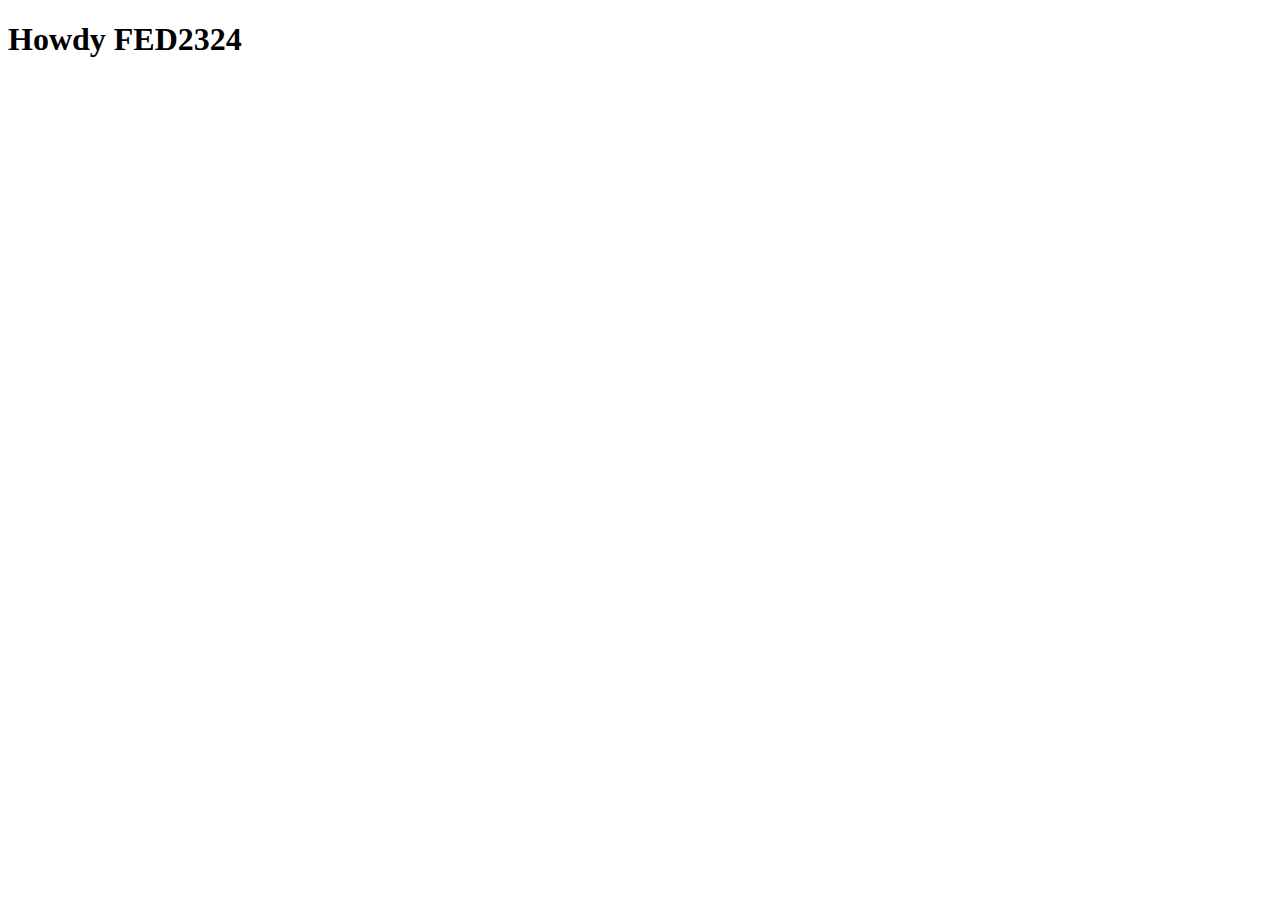
==== index.html @ 2e9a6ecf "Add files via upload" ====
<!DOCTYPE html>
<html lang="nl">
	
<head>
	<meta charset="UTF-8">
	<meta name="author" content="jouw naam">
	<meta name="viewport" content="width=device-width, initial-scale=1">
	
	<title>Howdy FED2324</title>
	
	<link href="styles/style.css" rel="stylesheet">
	<link rel="icon" type="image/svg+xml" href="images/favicon.svg">
</head>

<body>
	<h1>Howdy FED2324</h1>

	<script defer src="scripts/script.js"></script>
</body>
	
</html>
---- styles/style.css ----
/**************/
/* CSS REMEDY */
/**************/
*, *::after, *::before {
  box-sizing:border-box;  
}






/*********************/
/* CUSTOM PROPERTIES */
/*********************/
:root {
	/* startje */
	--color-text:#111;
	--color-background:#eee;
}





/****************/
/* JOUW STYLING */
/****************/

/* jouw code */
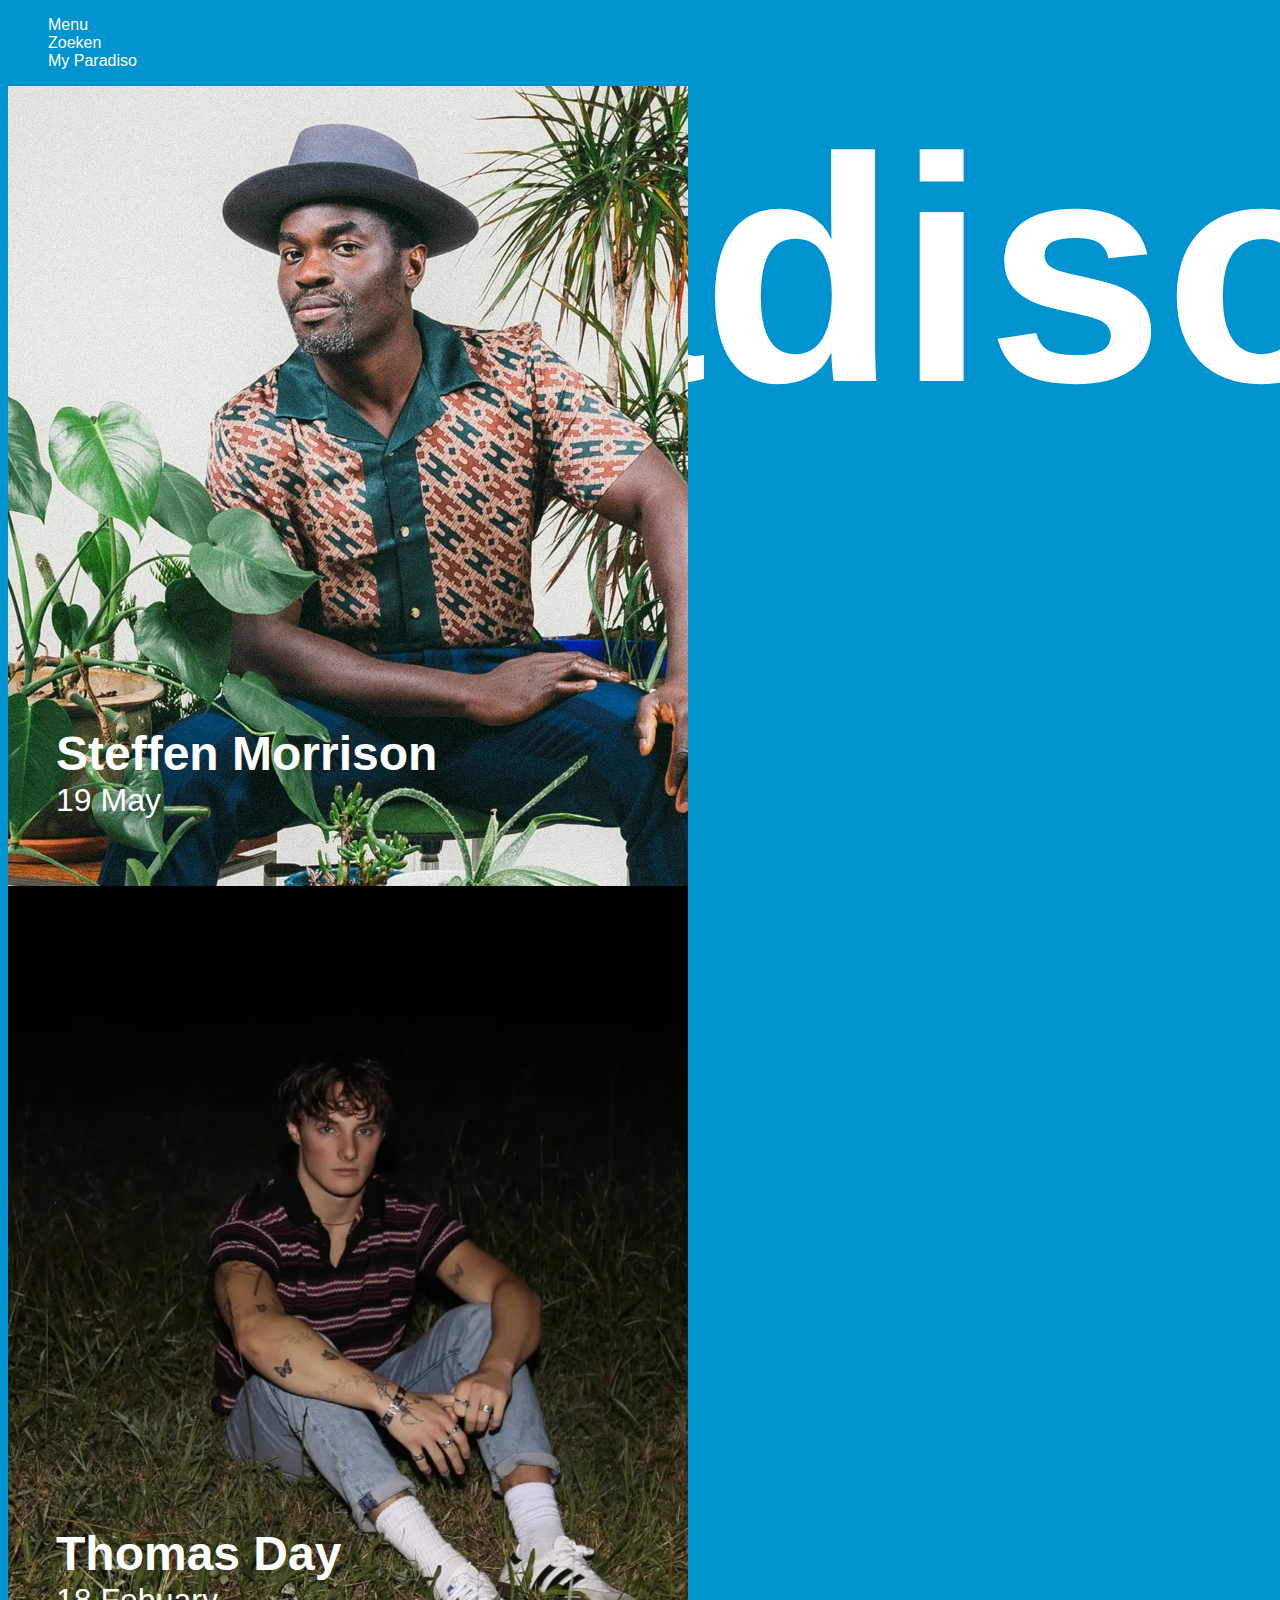
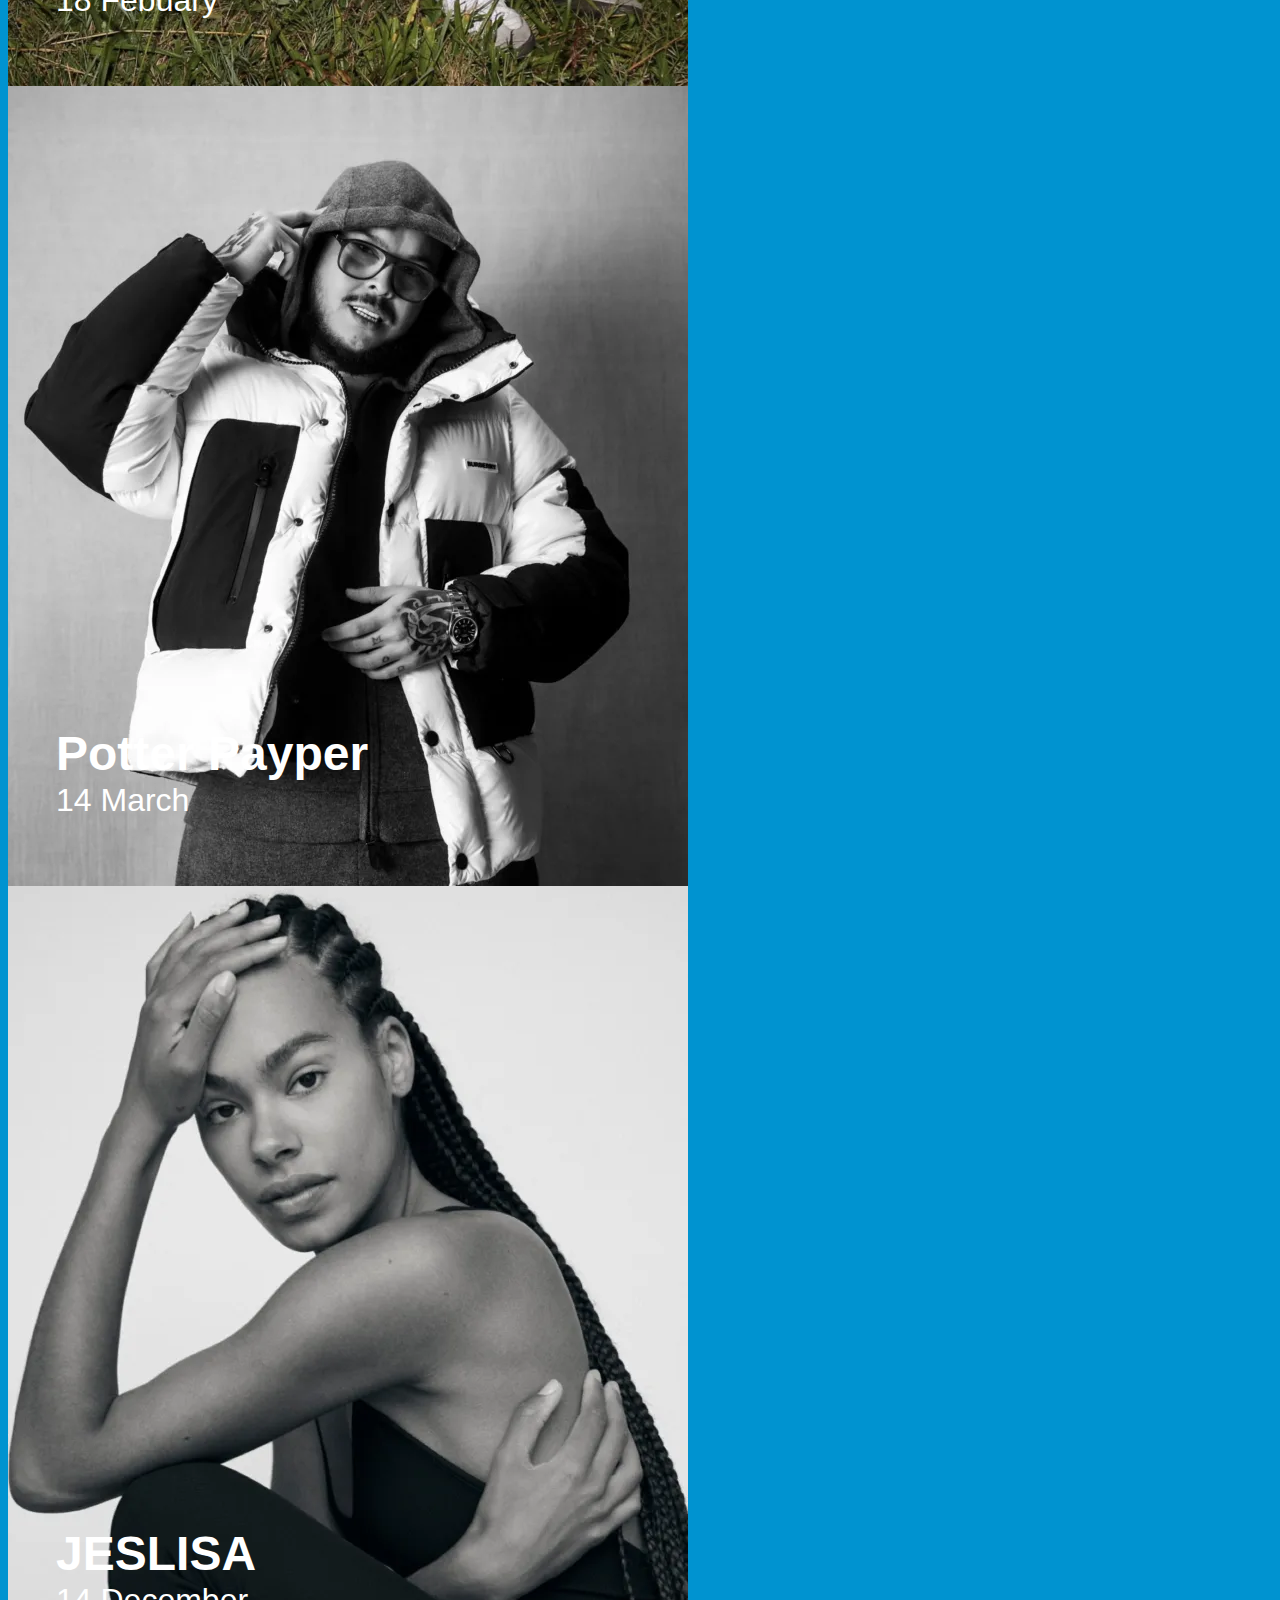
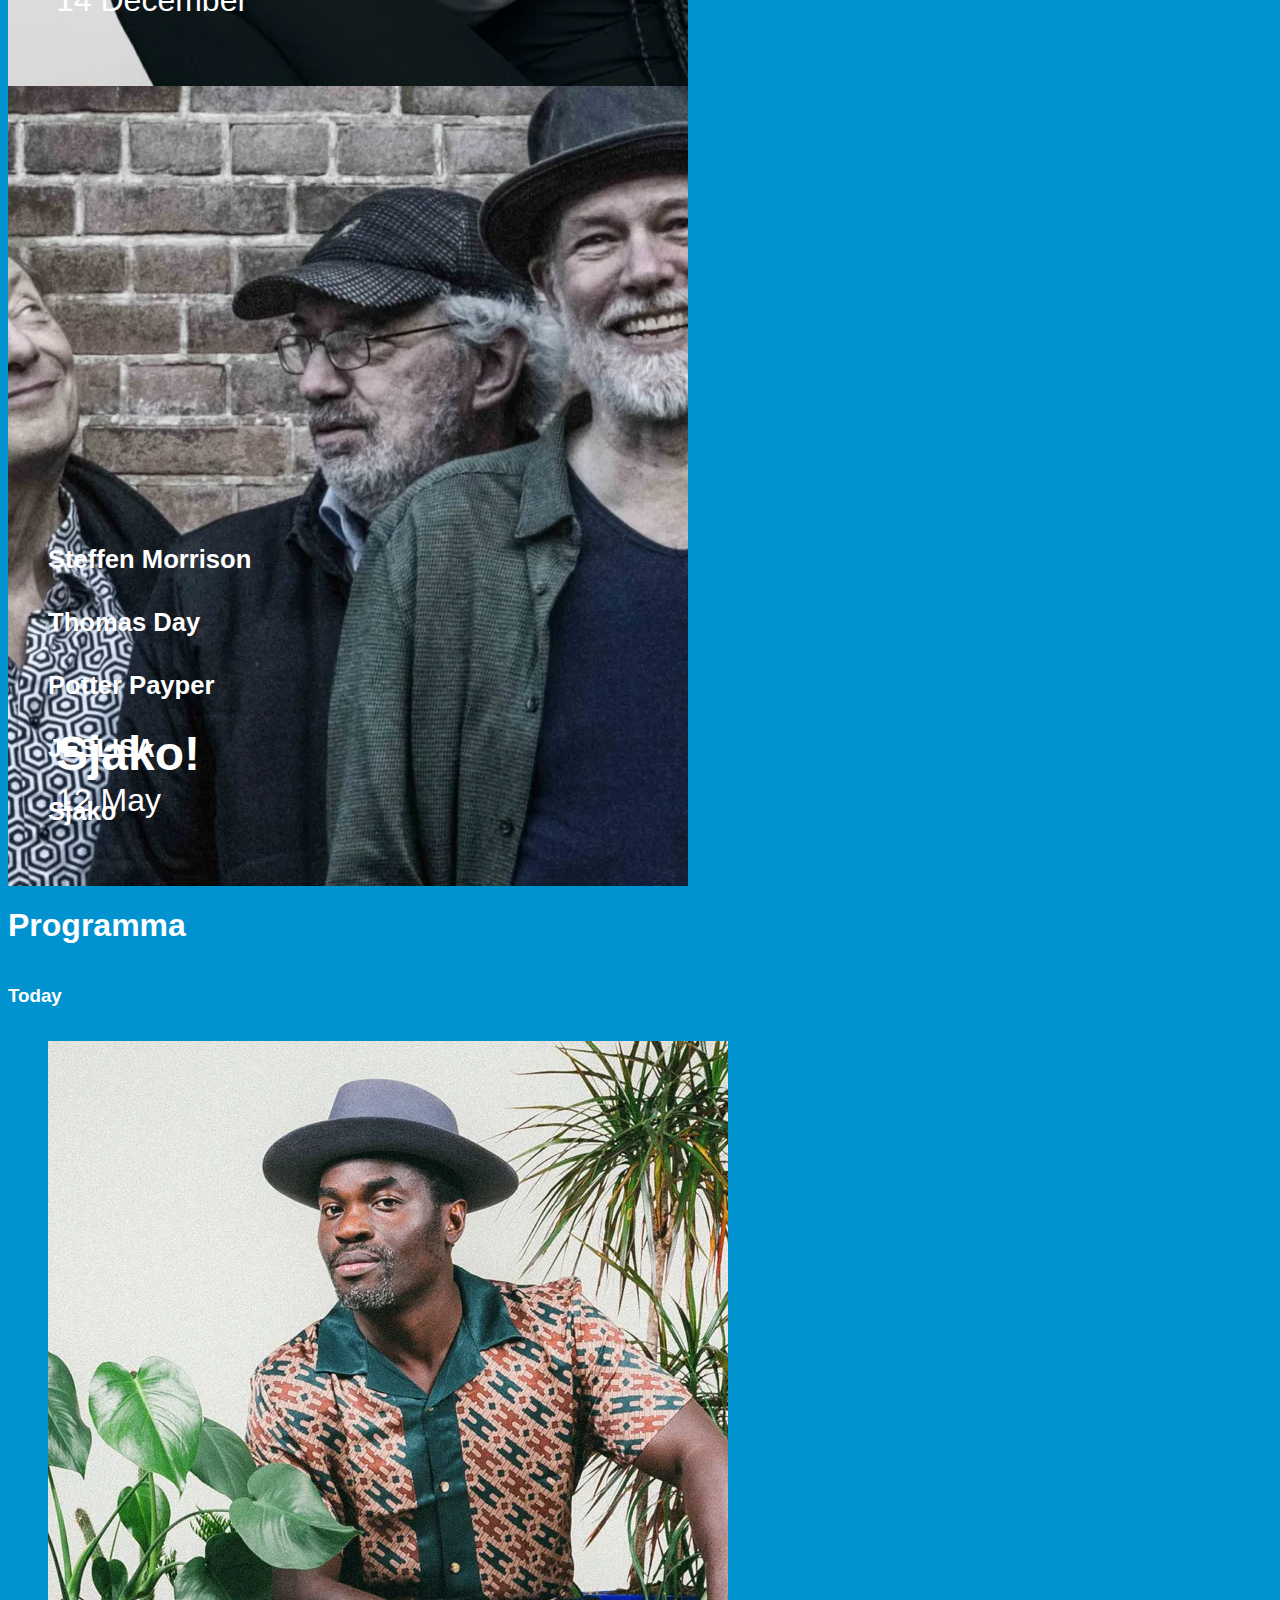
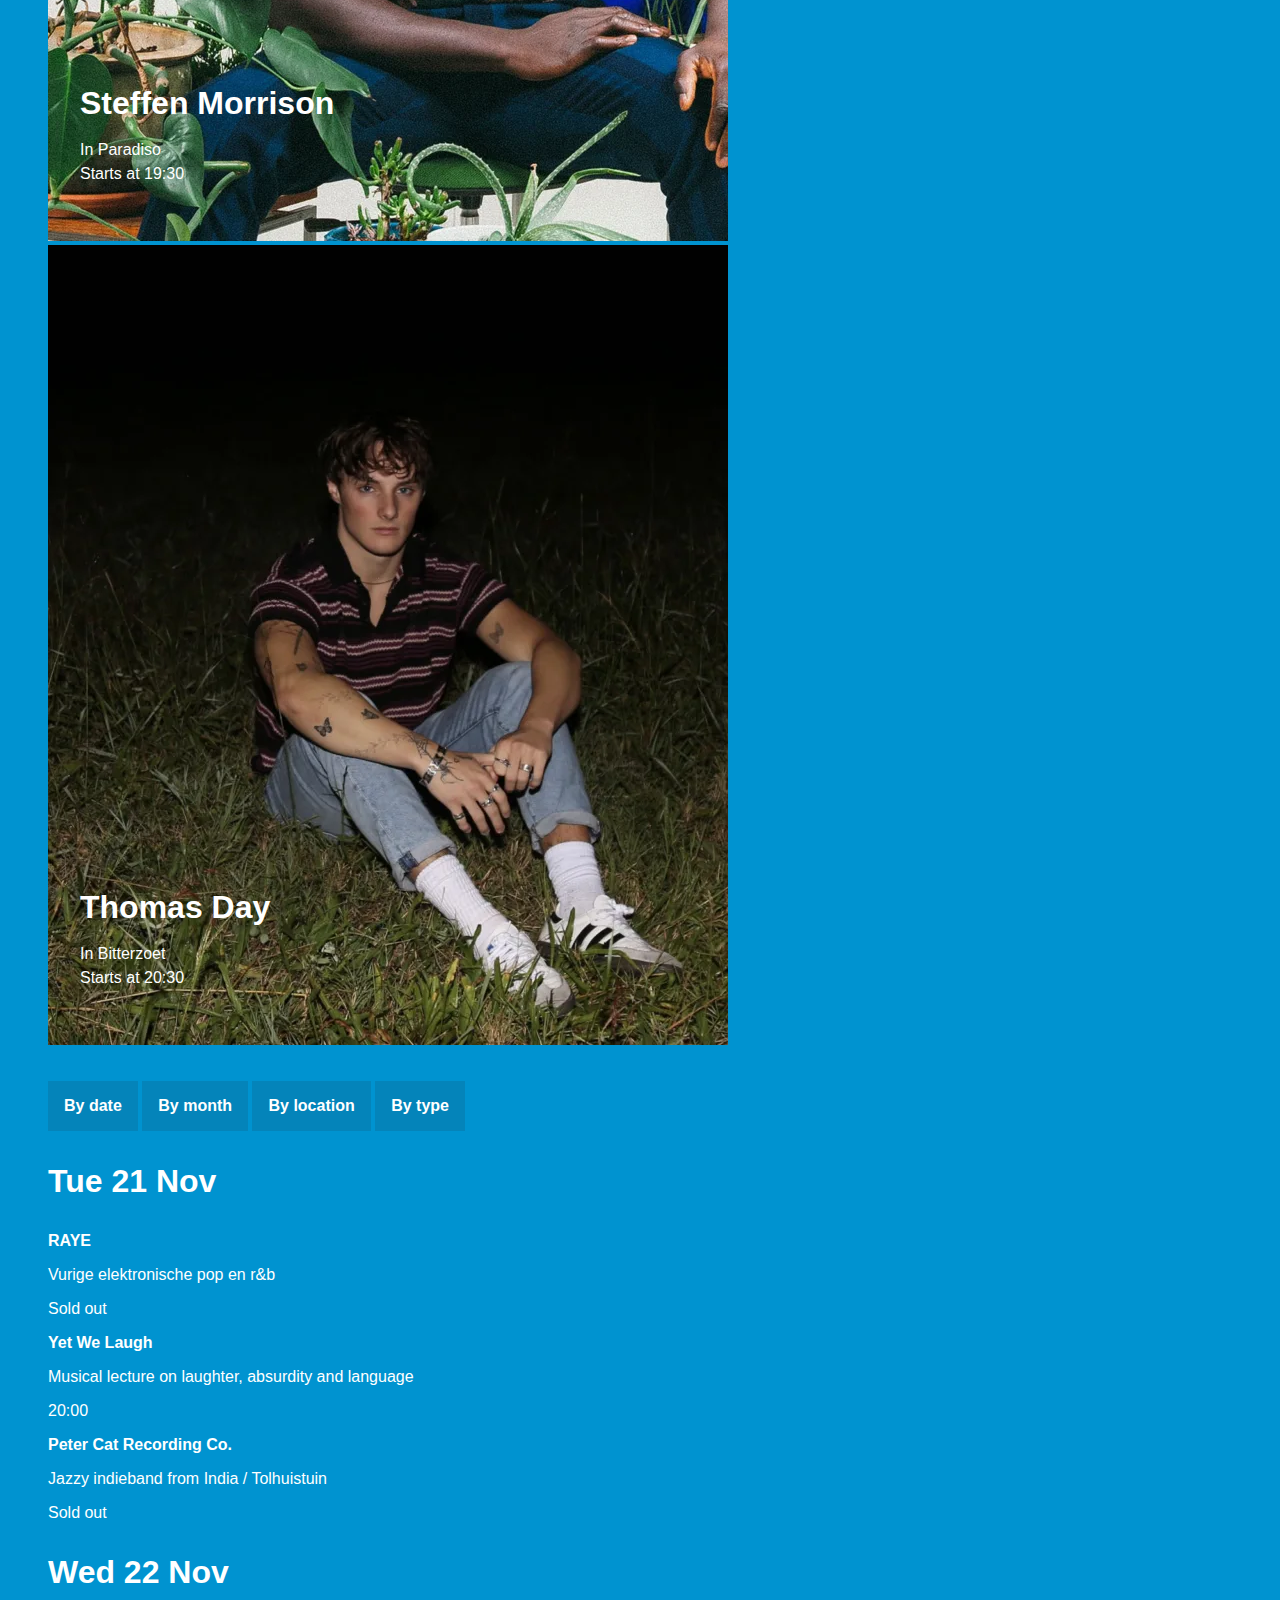
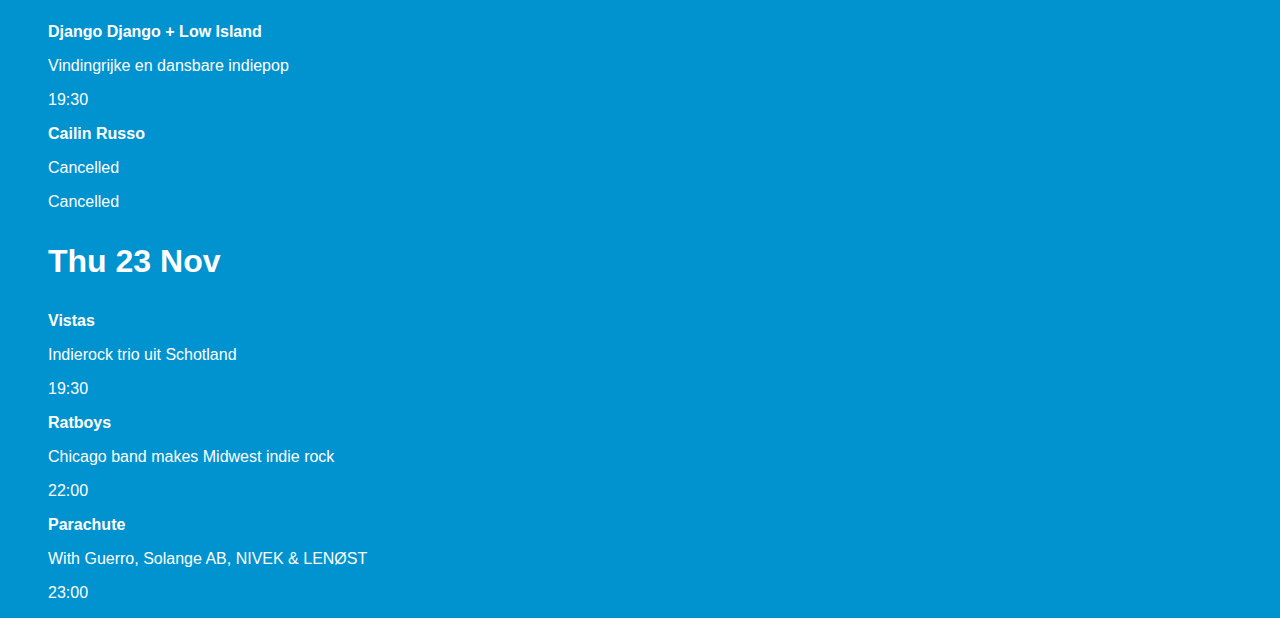
==== commit a4d4ef89: "Add files via upload" ====
--- a/index.html
+++ b/index.html
@@ -6,14 +6,115 @@
 	<meta name="author" content="jouw naam">
 	<meta name="viewport" content="width=device-width, initial-scale=1">
 	
-	<title>Howdy FED2324</title>
+	<title>Paradiso</title>
 	
 	<link href="styles/style.css" rel="stylesheet">
 	<link rel="icon" type="image/svg+xml" href="images/favicon.svg">
 </head>
 
 <body>
-	<h1>Howdy FED2324</h1>
+	<nav>
+		<ul>
+			<li>Menu</li>
+			<li>Zoeken</li>
+			<li>My Paradiso</li>
+		</ul>
+	</nav>
+	<section>
+		<h1>Paradiso</h1>
+		<a href="index.html" ><img src="images/mainimages1.png" alt="Foto van Steffen Morrison"> <h4>Steffen Morrison</h4><p>19 May</p></a>
+		<a href="index.html" ><img src="images/mainimages2.png" alt="Foto van Thomas Day"> <h4>Thomas Day</h4><p>18 Febuary</p></a>
+		<a href="index.html" ><img src="images/mainimages3.png" alt="Foto van Potter Payper"> <h4>Potter Payper</h4><p>14 March</p></a>
+		<a href="index.html" ><img src="images/mainimages4.png" alt="Foto van JESLISA"> <h4>JESLISA</h4><p>14 December</p></a>
+		<a href="index.html" ><img src="images/mainimages5.png" alt="Foto van Sjako!"> <h4>Sjako!</h4><p>12 May</p></a>
+		<ul>
+			<li><h4>Steffen Morrison</h4></li>
+			<li><h4>Thomas Day</h4></li>
+			<li><h4>Potter Payper</h4></li>
+			<li><h4>JESLISA</h4></li>
+			<li><h4>Sjako</h4></li>
+		</ul>
+	</section>
+	<h1>Programma</h1>
+	<section>
+		<h3>Today</h3>
+		<ul>
+			<li>
+				<img src="images/mainimages1.png" alt="Foto van Steffen Morrison">
+				<h3>Steffen Morrison</h3>
+				<p>In Paradiso</p>
+				<p>Starts at 19:30</p>
+			</li>
+			<li>
+				<img src="images/mainimages2.png" alt="Foto van Thomas Day">
+				<h3>Thomas Day</h3>
+				<p>In Bitterzoet</p>
+				<p>Starts at 20:30</p>
+			</li>
+		</ul>
+	</section>
+
+	<section>
+		<ul>
+			<button>By date</button>
+			<button>By month</button>
+			<button>By location</button>
+			<button>By type</button>
+		</ul>
+	</section>
+	<section>
+		<ul>
+			<li><h3>Tue 21 Nov</h3></li>
+			<li>
+				<h5>RAYE</h5>
+				<p>Vurige elektronische pop en r&b</p>
+				<p>Sold out</p>
+			</li>
+			<li>
+				<h5>Yet We Laugh</h5>
+				<p>Musical lecture on laughter, absurdity and language</p>
+				<p>20:00</p>
+			</li>
+			<li>
+				<h5>Peter Cat Recording Co.</h5>
+				<p>Jazzy indieband from India / Tolhuistuin</p>
+				<p>Sold out</p>
+			</li>
+		</ul>
+		
+		<ul>
+			<li><h3>Wed 22 Nov</h3></li>
+			<li>
+				<h5>Django Django + Low Island</h5>
+				<p>Vindingrijke en dansbare indiepop</p>
+				<p>19:30</p>
+			</li>
+			<li>
+				<h5>Cailin Russo</h5>
+				<p>Cancelled</p>
+				<p>Cancelled</p>
+			</li>
+		</ul>
+		
+		<ul>
+			<li><h3>Thu 23 Nov</h3></li>
+			<li>
+				<h5>Vistas</h5>
+				<p>Indierock trio uit Schotland</p>
+				<p>19:30</p>
+			</li>
+			<li>
+				<h5>Ratboys</h5>
+				<p>Chicago band makes Midwest indie rock</p>
+				<p>22:00</p>
+			</li>
+			<li>
+				<h5>Parachute</h5>
+				<p>With Guerro, Solange AB, NIVEK & LENØST</p>
+				<p>23:00</p>
+			</li>
+		</ul>
+	</section>
 
 	<script defer src="scripts/script.js"></script>
 </body>
--- a/styles/style.css
+++ b/styles/style.css
@@ -1,3 +1,6 @@
+
+
+
 /**************/
 /* CSS REMEDY */
 /**************/
@@ -15,8 +18,10 @@
 /*********************/
 :root {
 	/* startje */
-	--color-text:#111;
-	--color-background:#eee;
+	--color-text:white;
+	--color-background:#0093D0;
+	--button-color: #0484ba;
+	--button-hover: #0b6b95;
 }
 
 
@@ -27,5 +32,153 @@
 /* JOUW STYLING */
 /****************/
 
-/* jouw code */
+body {
+	background-color: var(--color-background);
+	color: var(--color-text);
+	font-family: Arial, Helvetica, sans-serif;
+	font-weight: 400;
+	width: 64em;
+}
 
+ul {
+	list-style: none;
+}
+
+section:nth-of-type(1) a {
+	display: grid;
+	grid-template-columns:repeat(auto-fit, minmax(64em, 1fr));
+	position: relative;
+	color: var(--color-text);
+	font-family: Arial, Helvetica, sans-serif;
+	font-weight: 400;
+}
+
+section:nth-of-type(1) a h4 {
+	margin: 0;
+	position: absolute;
+	left: 1em;
+	top: 80%;
+	font-size: 3em;
+
+}
+
+section:nth-of-type(1) a p {
+	margin: 0;
+	position: absolute;
+	left: 1.5em;
+	top: 87%;
+	font-size: 2em;
+	font-weight: 100;
+
+}
+
+
+section:nth-of-type(1) {
+	display: grid;
+	position: relative;
+}
+
+section:nth-of-type(1) h1 {
+	font-size: 20em ;
+	position: absolute;
+	overflow: none;
+	margin-top: 0;
+
+}
+
+section:nth-of-type(1) ul {
+	font-size: 1.6em ;
+	position: absolute;
+	bottom: 0em;
+
+}
+
+
+section:nth-of-type(2) {
+	display: grid;
+	grid-template-columns: 2;
+	grid-template-rows: 2;
+	
+}
+
+
+
+section:nth-of-type(2) h3 {
+	grid-column-start:1;
+	grid-column-end:-1;
+	
+}
+
+section:nth-of-type(2) ul li h3 {
+	margin: 0;
+	position: absolute;
+	left: 1em;
+	top: 80%;
+	font-size: 2em;
+
+}
+
+section:nth-of-type(2) ul li p {
+	margin: 0;
+	position: absolute;
+	left: 2em;
+	top: 87%;
+	font-size: 1em;
+	font-weight: 100;
+
+}
+
+section:nth-of-type(2) ul li p:nth-of-type(2) {
+	margin: 0;
+	position: absolute;
+	left: 2em;
+	top: 90%;
+	font-size: 1em;
+	font-weight: 100;
+
+}
+
+section:nth-of-type(2) ul li {
+	position: relative;
+	
+}
+
+
+section:nth-of-type(2) li h3 {
+	position: absolute;
+	bottom:1em; 
+	overflow: none;
+
+}
+
+button {
+	background-color: var(--button-color);
+	color: var(--color-text);
+	font-family: Arial, Helvetica, sans-serif;
+	font-weight: 600;
+	font-size: 1em 	;
+	border: none;
+	text-align: center;
+	text-decoration: none;
+	padding: 1em;
+}
+
+button:hover {
+	background-color: var(--button-hover);
+	transition: 0.5s;
+}
+
+button:active {
+	background-color: var(--button-hover);
+}
+
+section:nth-of-type(4) h3 {
+	font-size: 2em;
+	font-weight: 600;
+}
+
+section:nth-of-type(4) h5 {
+	font-size: 1em;
+	font-weight: 600;
+	margin: 0;
+}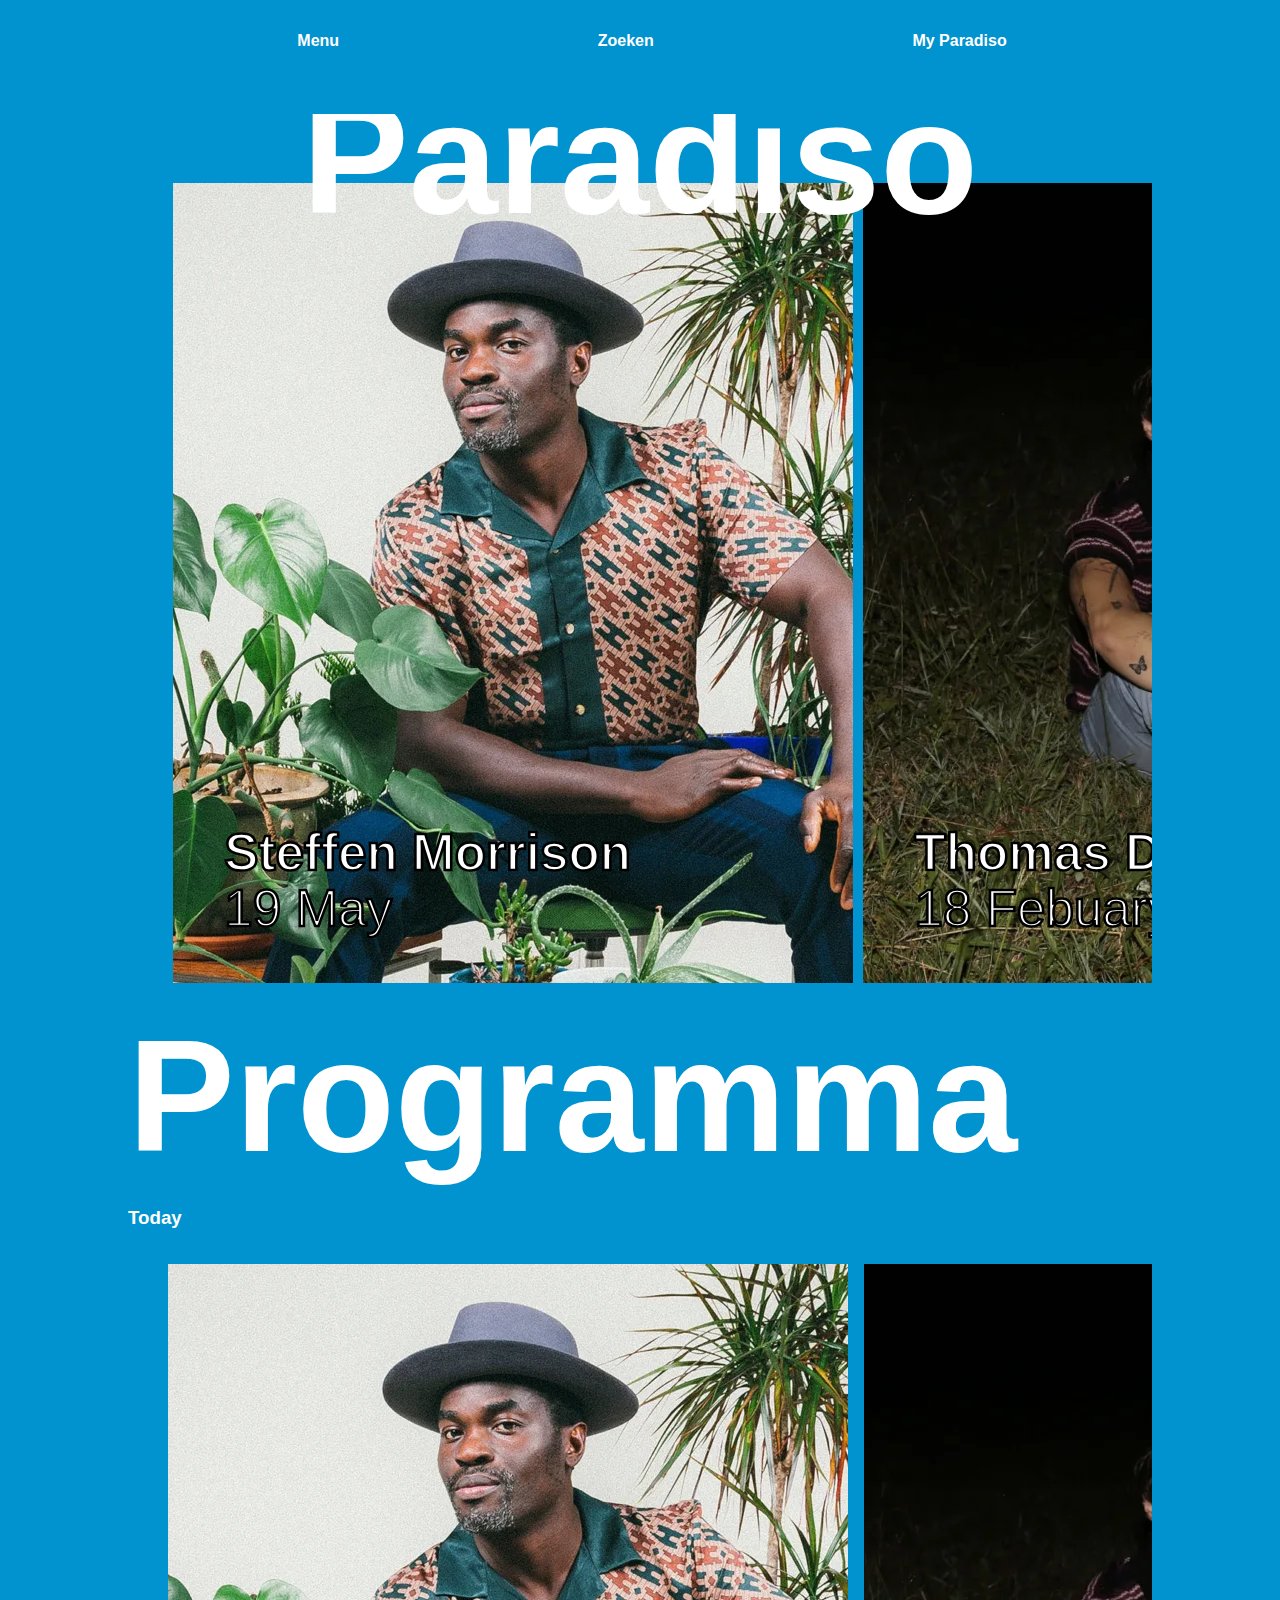
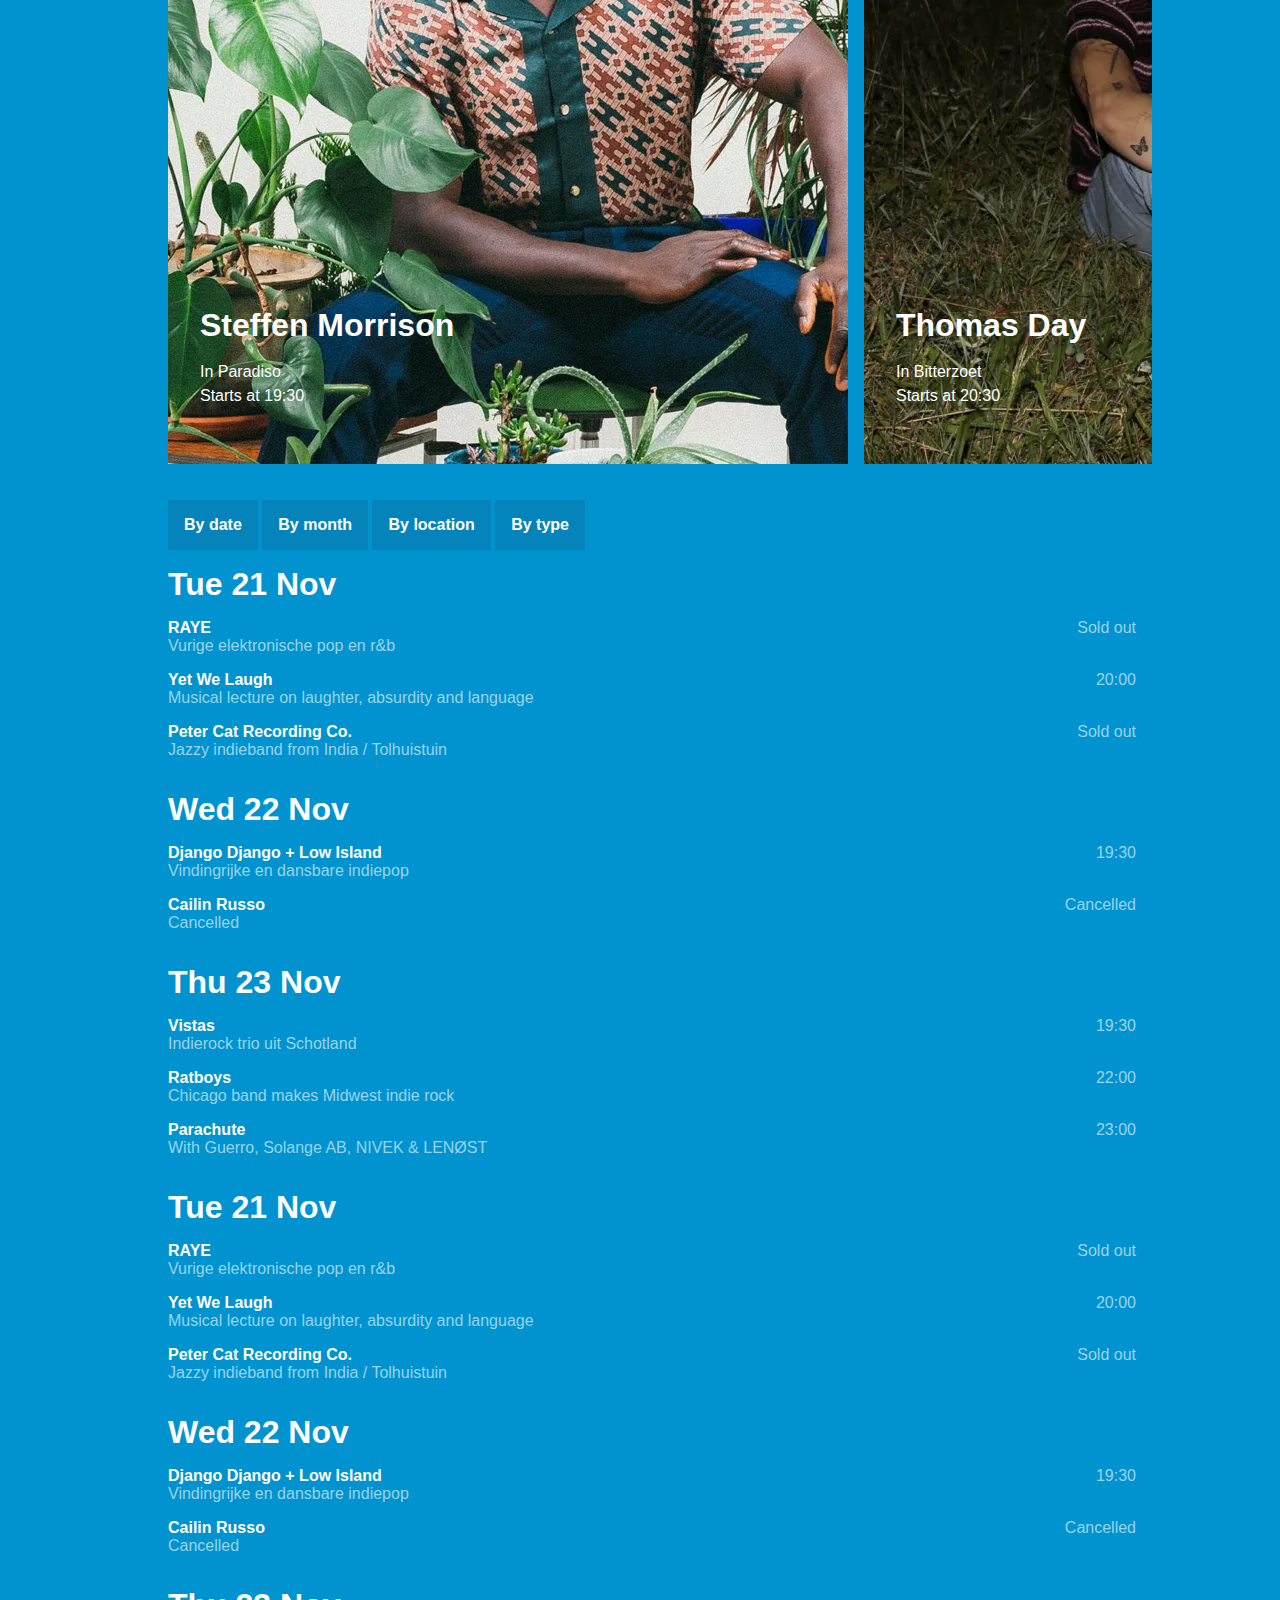
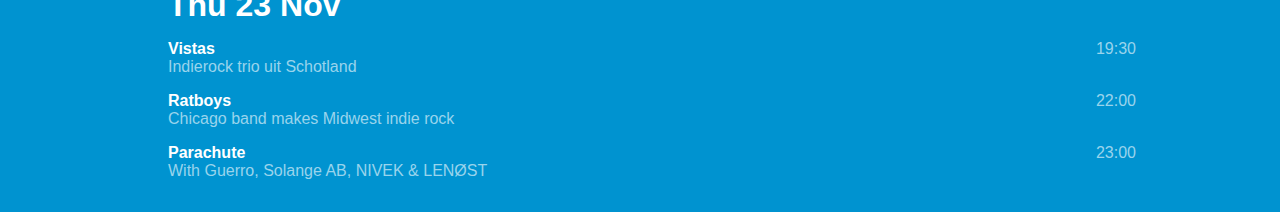
==== commit 2c2a2df2: "Add files via upload" ====
--- a/index.html
+++ b/index.html
@@ -22,18 +22,20 @@
 	</nav>
 	<section>
 		<h1>Paradiso</h1>
-		<a href="index.html" ><img src="images/mainimages1.png" alt="Foto van Steffen Morrison"> <h4>Steffen Morrison</h4><p>19 May</p></a>
-		<a href="index.html" ><img src="images/mainimages2.png" alt="Foto van Thomas Day"> <h4>Thomas Day</h4><p>18 Febuary</p></a>
-		<a href="index.html" ><img src="images/mainimages3.png" alt="Foto van Potter Payper"> <h4>Potter Payper</h4><p>14 March</p></a>
-		<a href="index.html" ><img src="images/mainimages4.png" alt="Foto van JESLISA"> <h4>JESLISA</h4><p>14 December</p></a>
-		<a href="index.html" ><img src="images/mainimages5.png" alt="Foto van Sjako!"> <h4>Sjako!</h4><p>12 May</p></a>
-		<ul>
+	<ul>
+		<li><a href="index.html" ><img src="images/mainimages1.png" alt="Foto van Steffen Morrison"> <h4>Steffen Morrison</h4><p>19 May</p></a></li>
+		<li><a href="index.html" ><img src="images/mainimages2.png" alt="Foto van Thomas Day"> <h4>Thomas Day</h4><p>18 Febuary</p></a></li>
+		<li><a href="index.html" ><img src="images/mainimages3.png" alt="Foto van Potter Payper"> <h4>Potter Payper</h4><p>14 March</p></a></li>
+		<li><a href="index.html" ><img src="images/mainimages4.png" alt="Foto van JESLISA"> <h4>JESLISA</h4><p>14 December</p></a></li>
+		<li><a href="index.html" ><img src="images/mainimages5.png" alt="Foto van Sjako!"> <h4>Sjako!</h4><p>12 May</p></a></li>
+	</ul>
+		<!-- <ul>
 			<li><h4>Steffen Morrison</h4></li>
 			<li><h4>Thomas Day</h4></li>
 			<li><h4>Potter Payper</h4></li>
 			<li><h4>JESLISA</h4></li>
 			<li><h4>Sjako</h4></li>
-		</ul>
+		</ul> -->
 	</section>
 	<h1>Programma</h1>
 	<section>
@@ -67,18 +69,18 @@
 			<li><h3>Tue 21 Nov</h3></li>
 			<li>
 				<h5>RAYE</h5>
+				<p>Sold out</p>
 				<p>Vurige elektronische pop en r&b</p>
-				<p>Sold out</p>
 			</li>
 			<li>
 				<h5>Yet We Laugh</h5>
+				<p>20:00</p>
 				<p>Musical lecture on laughter, absurdity and language</p>
-				<p>20:00</p>
 			</li>
 			<li>
 				<h5>Peter Cat Recording Co.</h5>
+				<p>Sold out</p>
 				<p>Jazzy indieband from India / Tolhuistuin</p>
-				<p>Sold out</p>
 			</li>
 		</ul>
 		
@@ -86,8 +88,8 @@
 			<li><h3>Wed 22 Nov</h3></li>
 			<li>
 				<h5>Django Django + Low Island</h5>
+				<p>19:30</p>
 				<p>Vindingrijke en dansbare indiepop</p>
-				<p>19:30</p>
 			</li>
 			<li>
 				<h5>Cailin Russo</h5>
@@ -100,18 +102,69 @@
 			<li><h3>Thu 23 Nov</h3></li>
 			<li>
 				<h5>Vistas</h5>
+				<p>19:30</p>
 				<p>Indierock trio uit Schotland</p>
-				<p>19:30</p>
 			</li>
 			<li>
 				<h5>Ratboys</h5>
+				<p>22:00</p>
 				<p>Chicago band makes Midwest indie rock</p>
-				<p>22:00</p>
 			</li>
 			<li>
 				<h5>Parachute</h5>
+				<p>23:00</p>
 				<p>With Guerro, Solange AB, NIVEK & LENØST</p>
+			</li>
+		</ul>
+		<ul>
+			<li><h3>Tue 21 Nov</h3></li>
+			<li>
+				<h5>RAYE</h5>
+				<p>Sold out</p>
+				<p>Vurige elektronische pop en r&b</p>
+			</li>
+			<li>
+				<h5>Yet We Laugh</h5>
+				<p>20:00</p>
+				<p>Musical lecture on laughter, absurdity and language</p>
+			</li>
+			<li>
+				<h5>Peter Cat Recording Co.</h5>
+				<p>Sold out</p>
+				<p>Jazzy indieband from India / Tolhuistuin</p>
+			</li>
+		</ul>
+		
+		<ul>
+			<li><h3>Wed 22 Nov</h3></li>
+			<li>
+				<h5>Django Django + Low Island</h5>
+				<p>19:30</p>
+				<p>Vindingrijke en dansbare indiepop</p>
+			</li>
+			<li>
+				<h5>Cailin Russo</h5>
+				<p>Cancelled</p>
+				<p>Cancelled</p>
+			</li>
+		</ul>
+		
+		<ul>
+			<li><h3>Thu 23 Nov</h3></li>
+			<li>
+				<h5>Vistas</h5>
+				<p>19:30</p>
+				<p>Indierock trio uit Schotland</p>
+			</li>
+			<li>
+				<h5>Ratboys</h5>
+				<p>22:00</p>
+				<p>Chicago band makes Midwest indie rock</p>
+			</li>
+			<li>
+				<h5>Parachute</h5>
 				<p>23:00</p>
+				<p>With Guerro, Solange AB, NIVEK & LENØST</p>
 			</li>
 		</ul>
 	</section>
--- a/styles/style.css
+++ b/styles/style.css
@@ -22,6 +22,8 @@
 	--color-background:#0093D0;
 	--button-color: #0484ba;
 	--button-hover: #0b6b95;
+	--concert-info: #99d4ec;
+	--text-outline: black;
 }
 
 
@@ -38,34 +40,74 @@
 	font-family: Arial, Helvetica, sans-serif;
 	font-weight: 400;
 	width: 64em;
+	margin-left: auto;
+	margin-right: auto;
 }
 
 ul {
 	list-style: none;
-}
-
-section:nth-of-type(1) a {
-	display: grid;
-	grid-template-columns:repeat(auto-fit, minmax(64em, 1fr));
+	padding-right: 1em;
+
+}
+
+h1 {
+	font-size: 10em ;
+	/* overflow: none; */
+	margin: 0;
+}
+
+nav ul {
+	display: flex;
+	justify-content: space-around;
+	padding-bottom: 3em;
+	padding-top: 1em;
+}
+
+nav ul li {
+	font-weight: 600;
+}
+
+section:nth-of-type(1) {
+	padding-top: 3em;
+	margin-left: auto;
+	margin-right: auto;
+	justify-items: center;
+}
+
+section:nth-of-type(1) h1 {
+	font-size: 10em ;
+	position: absolute;
+	/* overflow: none; */
+	margin-top: 0;
+	z-index: 2;
+	top: -0.3em;
+
+}
+
+section:nth-of-type(1) ul a {
 	position: relative;
 	color: var(--color-text);
 	font-family: Arial, Helvetica, sans-serif;
+	-webkit-text-stroke: 0.1em;
+	-webkit-text-stroke-color: var(--text-outline);
 	font-weight: 400;
-}
-
-section:nth-of-type(1) a h4 {
+	display: grid;
+	
+}
+
+section:nth-of-type(1) ul a h4 {
 	margin: 0;
 	position: absolute;
 	left: 1em;
 	top: 80%;
-	font-size: 3em;
-
-}
-
-section:nth-of-type(1) a p {
-	margin: 0;
-	position: absolute;
-	left: 1.5em;
+	font-size: 2em;
+
+}
+
+section:nth-of-type(1) ul a p {
+	margin: 0;
+	position: absolute;
+	left: 1em;
 	top: 87%;
 	font-size: 2em;
 	font-weight: 100;
@@ -76,29 +118,53 @@
 section:nth-of-type(1) {
 	display: grid;
 	position: relative;
-}
-
-section:nth-of-type(1) h1 {
-	font-size: 20em ;
-	position: absolute;
-	overflow: none;
-	margin-top: 0;
-
-}
+	overflow: scroll;
+	/* grid-template-columns: repeat(6, 1fr);
+	grid-template-rows: 3fr 1fr 1fr 1fr; */
+}
+
+/* section:nth-of-type(1) a:nth-of-type(1) {
+	grid-column: 1 / 5;
+  	grid-row: span 2;
+}
+
+section:nth-of-type(1) a:nth-of-type(2) {
+	grid-column: 5 / -1;
+}
+
+section:nth-of-type(1) a:nth-of-type(3) {
+	grid-column: 1 / 3;
+}
+
+section:nth-of-type(1) a:nth-of-type(4) {
+	grid-column: 3 / 5;
+}
+
+section:nth-of-type(1) a:nth-of-type(5) {
+	grid-column: 5 / 7;
+	grid-row: 2 / 4; 
+} */
+
+
 
 section:nth-of-type(1) ul {
+	display: grid;
+	grid-template-columns: 1fr 1fr 1fr 1fr 1fr;
+
+}
+
+section:nth-of-type(1) ul li {
 	font-size: 1.6em ;
-	position: absolute;
-	bottom: 0em;
-
-}
+	padding: 0.2em;
+	
+}
+
 
 
 section:nth-of-type(2) {
 	display: grid;
-	grid-template-columns: 2;
-	grid-template-rows: 2;
-	
+	grid-template-columns: 1fr 1fr;
+	overflow: scroll;
 }
 
 
@@ -115,6 +181,19 @@
 	left: 1em;
 	top: 80%;
 	font-size: 2em;
+
+}
+
+
+section:nth-of-type(2) ul {
+	display: grid; 
+	gap: 1em;
+	grid-template-columns: 1fr 1fr;
+
+}
+
+section:nth-of-type(2) ul li:nth-of-type(2) {
+	grid-column: 2;
 
 }
 
@@ -174,11 +253,62 @@
 
 section:nth-of-type(4) h3 {
 	font-size: 2em;
-	font-weight: 600;
+	font-weight: 700;
+	margin: 0;
+}
+
+section:nth-of-type(4) li {
+	padding-bottom: 1em; 
+	display: grid;
+	grid-template-columns: 2fr 1fr;
 }
 
 section:nth-of-type(4) h5 {
 	font-size: 1em;
-	font-weight: 600;
-	margin: 0;
+	font-weight: 700;
+	margin: 0;
+	
+}
+
+section:nth-of-type(4) p {
+	font-size: 1em;
+	margin: 0;
+	color: var(--concert-info);
+	position: relative;
+}
+
+section:nth-of-type(4) p:first-of-type {
+	font-size: 1em;
+	margin: 0;
+	color: var(--concert-info);
+	justify-content: right;
+    display: grid;
+}
+
+
+article {
+	display: grid;
+	grid-template-columns: 1fr 1fr;
+	grid-template-rows: 5em 18em ;
+	padding: 2em;
+    align-items: stretch;
+	justify-items: center;
+}
+
+article img {
+	width: 24em;
+	grid-row:1/-1;
+}
+
+article h3 {
+	font-size: 2em;
+	margin: 0;
+}
+
+article p {
+	text-align: left;
+}
+
+article:nth-of-type(1) {
+	margin-top: 5em;
 }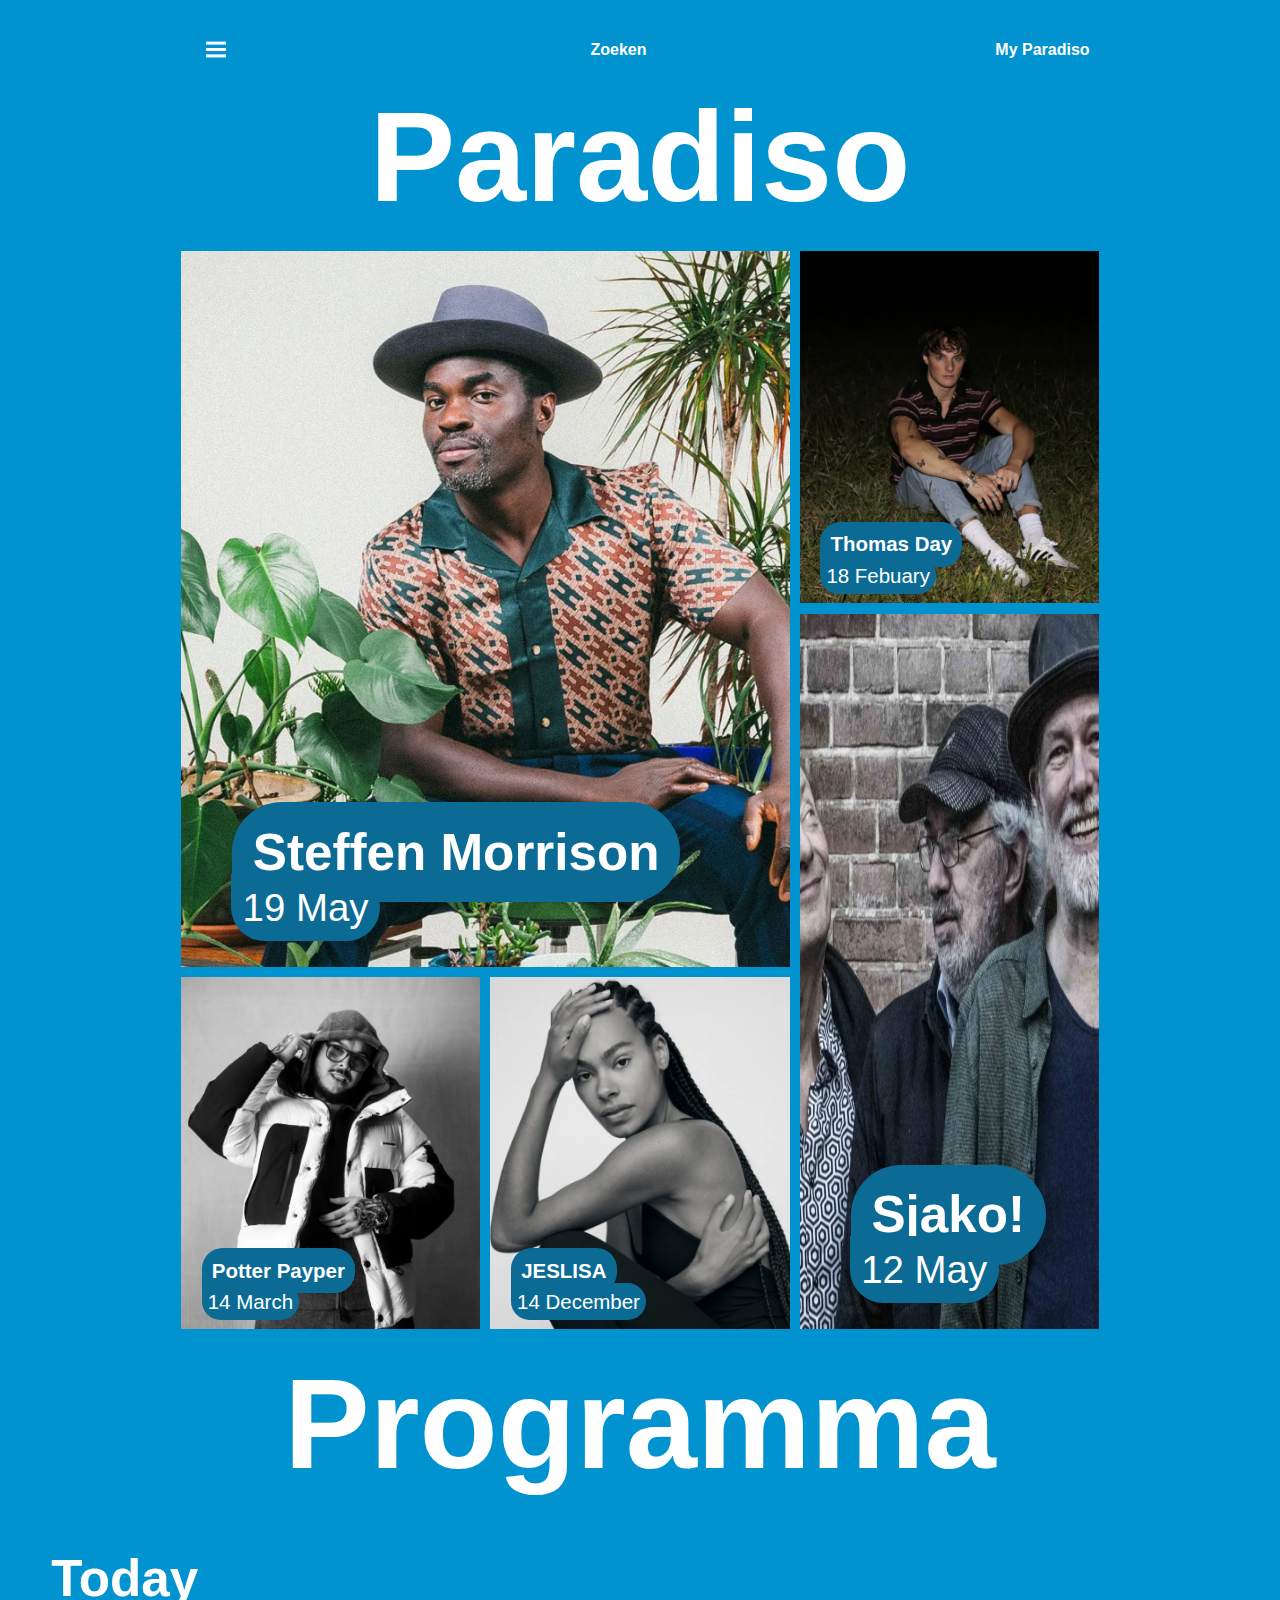
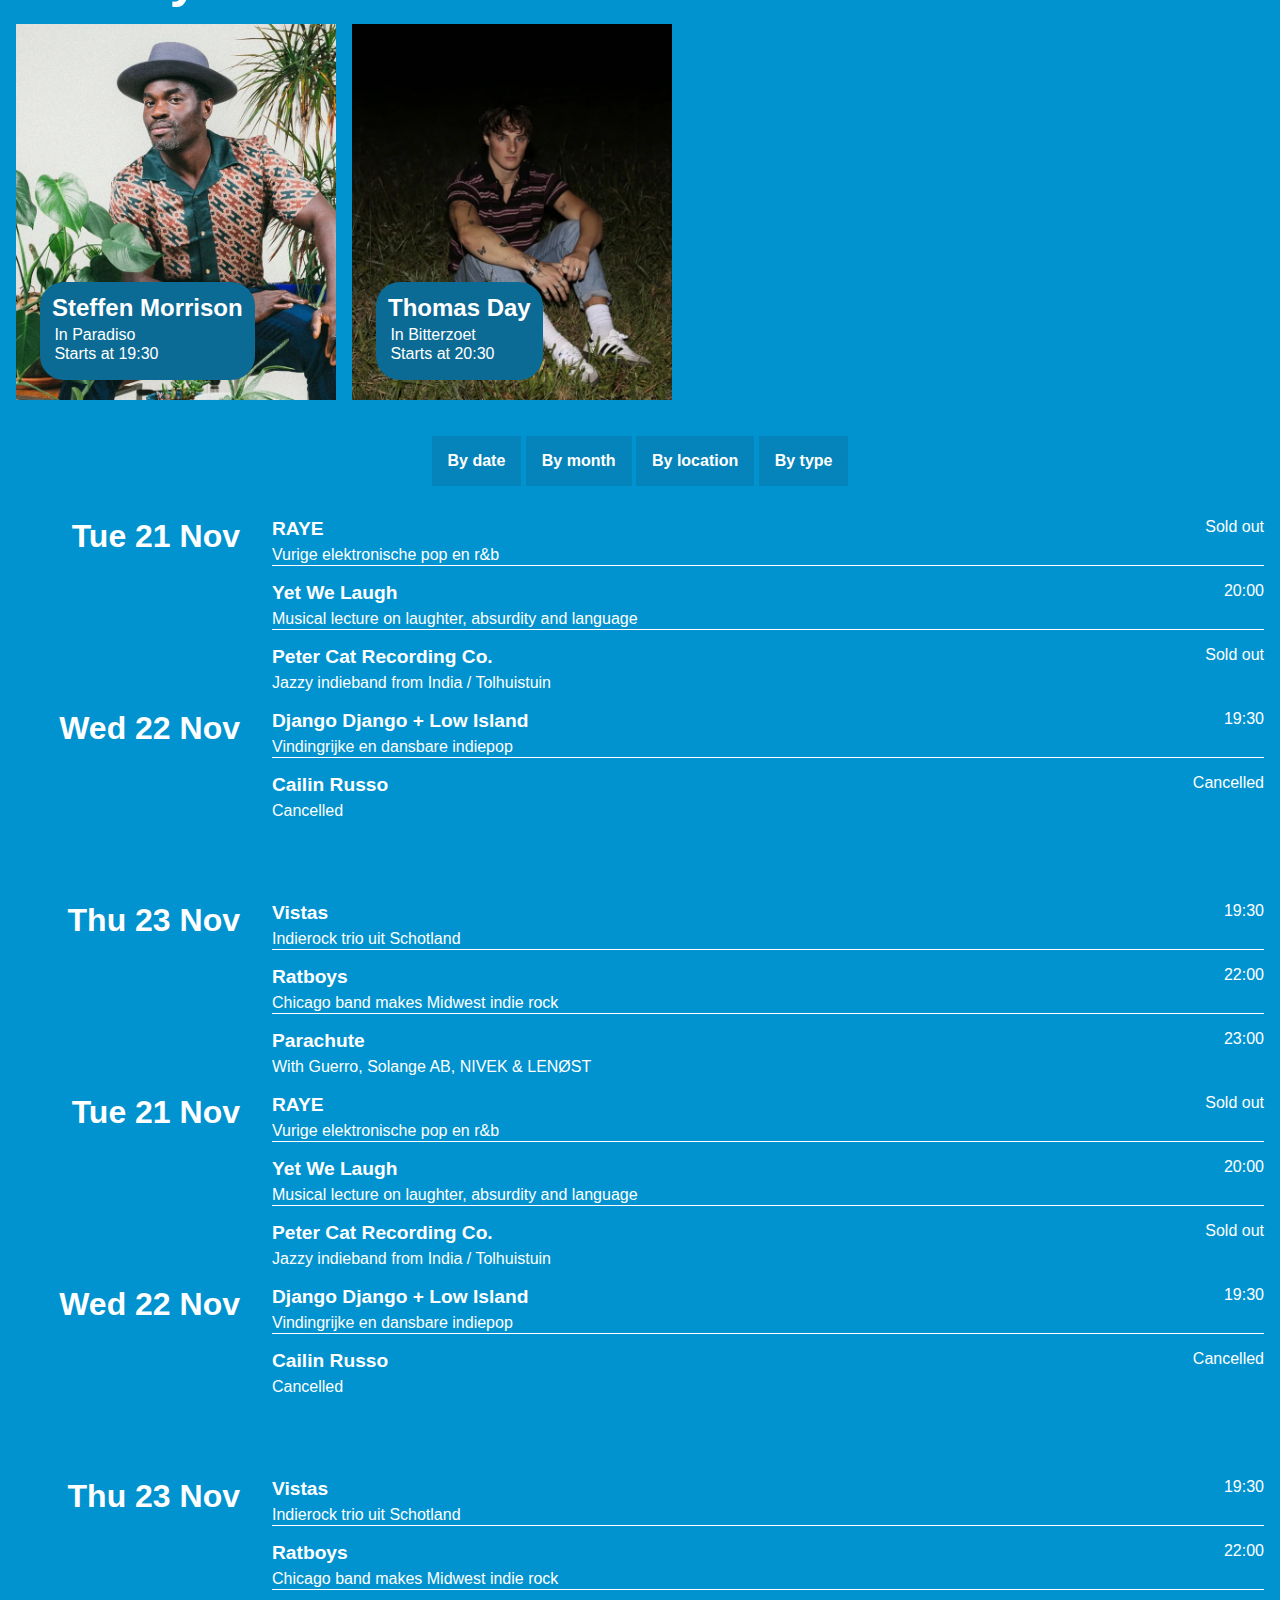
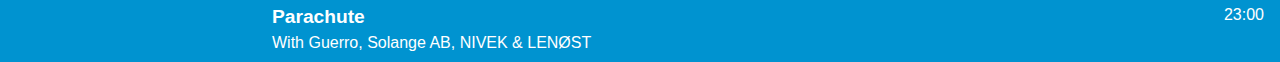
==== commit a54a5eac: "Add files via upload" ====
--- a/index.html
+++ b/index.html
@@ -15,13 +15,20 @@
 <body>
 	<nav>
 		<ul>
-			<li>Menu</li>
+			<li aria-label="de 3 spans graal">
+				  <button aria-label="menu" aria-expanded="false">
+					<span></span>
+					<span></span>
+					<span></span>
+				  </button> 
+			</li>
 			<li>Zoeken</li>
 			<li>My Paradiso</li>
 		</ul>
 	</nav>
+	<main>
+		<h1>Paradiso</h1>
 	<section>
-		<h1>Paradiso</h1>
 	<ul>
 		<li><a href="index.html" ><img src="images/mainimages1.png" alt="Foto van Steffen Morrison"> <h4>Steffen Morrison</h4><p>19 May</p></a></li>
 		<li><a href="index.html" ><img src="images/mainimages2.png" alt="Foto van Thomas Day"> <h4>Thomas Day</h4><p>18 Febuary</p></a></li>
@@ -29,13 +36,6 @@
 		<li><a href="index.html" ><img src="images/mainimages4.png" alt="Foto van JESLISA"> <h4>JESLISA</h4><p>14 December</p></a></li>
 		<li><a href="index.html" ><img src="images/mainimages5.png" alt="Foto van Sjako!"> <h4>Sjako!</h4><p>12 May</p></a></li>
 	</ul>
-		<!-- <ul>
-			<li><h4>Steffen Morrison</h4></li>
-			<li><h4>Thomas Day</h4></li>
-			<li><h4>Potter Payper</h4></li>
-			<li><h4>JESLISA</h4></li>
-			<li><h4>Sjako</h4></li>
-		</ul> -->
 	</section>
 	<h1>Programma</h1>
 	<section>
@@ -64,7 +64,7 @@
 			<button>By type</button>
 		</ul>
 	</section>
-	<section>
+	<section class="animation">
 		<ul>
 			<li><h3>Tue 21 Nov</h3></li>
 			<li>
@@ -168,7 +168,7 @@
 			</li>
 		</ul>
 	</section>
-
+</main>
 	<script defer src="scripts/script.js"></script>
 </body>
 	
--- a/styles/style.css
+++ b/styles/style.css
@@ -1,4 +1,15 @@
-
+@keyframes slideIn {
+	from {
+	  transform: translateY(-100%);
+	}
+	to {
+	  transform: translateY(0);
+	}
+  }
+
+  .animate {
+	animation: slideIn 0.5s ease-in-out;
+  }
 
 
 /**************/
@@ -22,8 +33,8 @@
 	--color-background:#0093D0;
 	--button-color: #0484ba;
 	--button-hover: #0b6b95;
-	--concert-info: #99d4ec;
-	--text-outline: black;
+	--concert-info: white;
+	--text-outline: #0b6b95;
 }
 
 
@@ -39,72 +50,113 @@
 	color: var(--color-text);
 	font-family: Arial, Helvetica, sans-serif;
 	font-weight: 400;
-	width: 64em;
+	width: 100%;
 	margin-left: auto;
 	margin-right: auto;
 }
+
 
 ul {
 	list-style: none;
 	padding-right: 1em;
+	padding-left: 1em;
 
 }
 
 h1 {
-	font-size: 10em ;
-	/* overflow: none; */
-	margin: 0;
-}
+	font-size: 10vw ;
+	margin: 0;
+	text-align: center;
+}
+
+
+nav li:nth-of-type(1) button {
+	display:grid;
+	place-items:center;
+	border-radius:50%;
+  }
+  
+  nav li:nth-of-type(1) button span {
+	grid-row-start:1;
+	grid-column-start:1;
+	width:1.2em;
+	height:.2em;
+	background-color:var(--color-text);
+	transition-duration:.5s;
+  }
+
+  nav li:nth-of-type(1) button span:nth-of-type(1) {
+	transform:translateY(-.4em);
+  }
+  
+  nav li:nth-of-type(1) button span:nth-of-type(3) {
+	transform:translateY(.4em);
+  }
+  
+
+  nav li:nth-of-type(1) button[aria-expanded="true"] span:nth-of-type(1) {
+	transform:rotate(45deg) scalex(1.25);
+  }
+  
+
+  nav li:nth-of-type(1) button[aria-expanded="true"] span:nth-of-type(2) {
+	opacity:0;
+  }
+  
+  nav li:nth-of-type(1) button[aria-expanded="true"] span:nth-of-type(3) {
+	transform:rotate(-45deg) scalex(1.25);
+  }
+  
 
 nav ul {
 	display: flex;
 	justify-content: space-around;
-	padding-bottom: 3em;
 	padding-top: 1em;
 }
 
 nav ul li {
 	font-weight: 600;
+	display: flex;
+    flex-direction: column-reverse;
+    justify-content: center;
+}
+
+nav button {
+	background-color: var(--color-background);
 }
 
 section:nth-of-type(1) {
-	padding-top: 3em;
 	margin-left: auto;
 	margin-right: auto;
 	justify-items: center;
 }
 
-section:nth-of-type(1) h1 {
-	font-size: 10em ;
-	position: absolute;
-	/* overflow: none; */
-	margin-top: 0;
-	z-index: 2;
-	top: -0.3em;
-
-}
 
 section:nth-of-type(1) ul a {
 	position: relative;
 	color: var(--color-text);
 	font-family: Arial, Helvetica, sans-serif;
-	-webkit-text-stroke: 0.1em;
-	-webkit-text-stroke-color: var(--text-outline);
 	font-weight: 400;
 	display: grid;
 	
 }
 
 section:nth-of-type(1) ul a h4 {
+	background-color: var(--text-outline);
+	padding: 0.3em;
+	border-radius: 1em 1em 1em 0em;
 	margin: 0;
 	position: absolute;
 	left: 1em;
-	top: 80%;
+	top: 77%;
 	font-size: 2em;
 
 }
 
 section:nth-of-type(1) ul a p {
+	background-color: var(--text-outline);
+	border-radius: 0em 1em 1em 1em;
+	padding: 0.3em;
 	margin: 0;
 	position: absolute;
 	left: 1em;
@@ -119,33 +171,36 @@
 	display: grid;
 	position: relative;
 	overflow: scroll;
-	/* grid-template-columns: repeat(6, 1fr);
-	grid-template-rows: 3fr 1fr 1fr 1fr; */
-}
-
-/* section:nth-of-type(1) a:nth-of-type(1) {
-	grid-column: 1 / 5;
-  	grid-row: span 2;
-}
-
-section:nth-of-type(1) a:nth-of-type(2) {
-	grid-column: 5 / -1;
-}
-
-section:nth-of-type(1) a:nth-of-type(3) {
-	grid-column: 1 / 3;
-}
-
-section:nth-of-type(1) a:nth-of-type(4) {
-	grid-column: 3 / 5;
-}
-
-section:nth-of-type(1) a:nth-of-type(5) {
-	grid-column: 5 / 7;
-	grid-row: 2 / 4; 
-} */
-
-
+	
+}
+
+section:first-of-type::-webkit-scrollbar {
+	width: 1em;
+ }
+
+ section:first-of-type::-webkit-scrollbar-track {
+   background-color: var(--button-hover);
+}
+
+section:first-of-type::-webkit-scrollbar-thumb {
+   background-color: var(--color-text);
+   border-radius: 1em;
+}
+
+section:first-of-type::-webkit-scrollbar-corner {
+   background-color: var(--color-background);
+}
+
+@media screen and (min-width: 64em) {
+
+   section:first-of-type::-webkit-scrollbar-track {
+	   background-color: var(--color-background);
+	}
+}
+
+/* section:nth-of-type(1)::-webkit-scrollbar {
+	
+  } */
 
 section:nth-of-type(1) ul {
 	display: grid;
@@ -156,26 +211,99 @@
 section:nth-of-type(1) ul li {
 	font-size: 1.6em ;
 	padding: 0.2em;
-	
-}
-
-
-
-section:nth-of-type(2) {
-	display: grid;
-	grid-template-columns: 1fr 1fr;
-	overflow: scroll;
-}
-
-
-
-section:nth-of-type(2) h3 {
+}
+
+@media screen and (min-width: 64em) {
+
+	section:nth-of-type(1) ul {
+		display: grid;
+		grid-template-columns: repeat(6, 1fr);
+		grid-template-rows: 1fr 1fr ;
+		gap: 0em;
+		max-width: 60em;
+	
+	}
+section:nth-of-type(1) li a img {
+	width: 100%;
+	height: 100%;
+
+
+}
+
+section:nth-of-type(1) li:first-of-type {
+	grid-column: 1 / 5;
+	grid-row: span 2;
+}
+
+section:nth-of-type(1) li:nth-of-type(2) {
+	grid-column: 5 / -1;
+}
+
+section:nth-of-type(1) li:nth-of-type(3) {
+	grid-column: 1 / 3;
+}
+
+section:nth-of-type(1) li:nth-of-type(4) {
+	grid-column: 3 / 5;
+}
+
+section:nth-of-type(1) li:nth-of-type(5) {
+	grid-column: 5 / 7;
+	grid-row: 2 / 4;
+	display: flex;
+
+}
+
+
+
+section:nth-of-type(1) ul li:first-of-type h4 {
+	font-size: 2em;
+	padding: 0.4em;
+}
+
+section:nth-of-type(1) ul li:first-of-type p{
+	font-size: 1.5em;
+	padding: 0.3em;
+	left: 1.3em;
+}
+
+section:nth-of-type(1) ul a h4 {
+	font-size: 0.8em;
+	padding: 0.5em;
+}
+
+section:nth-of-type(1) ul a p {
+	font-size: 0.8em;
+}
+
+section:nth-of-type(1) ul li:last-of-type h4 {
+	font-size: 2em;
+	padding: 0.4em;
+}
+
+section:nth-of-type(1) ul li:last-of-type p{
+	font-size: 1.5em;
+	padding: 0.3em;
+	left: 1.3em;
+}
+
+}
+
+
+
+section:nth-of-type(2) h3:first-child {
 	grid-column-start:1;
 	grid-column-end:-1;
+	padding-left: 1em;
+	font-size: 4vw;
+	margin-bottom: 0;
 	
 }
 
 section:nth-of-type(2) ul li h3 {
+	background-color: var(--text-outline);
+	border-radius: 1em;
+	padding: 0.5em;
 	margin: 0;
 	position: absolute;
 	left: 1em;
@@ -189,12 +317,36 @@
 	display: grid; 
 	gap: 1em;
 	grid-template-columns: 1fr 1fr;
-
-}
+	overflow: scroll;
+
+}
+
+section:nth-of-type(2) ul::-webkit-scrollbar {
+	 width: 1em;
+  }
+
+  section:nth-of-type(2) ul::-webkit-scrollbar-track {
+	background-color: var(--button-hover);
+ }
+
+ section:nth-of-type(2) ul::-webkit-scrollbar-thumb {
+	background-color: var(--color-text);
+	border-radius: 1em;
+ }
+
+ section:nth-of-type(2) ul::-webkit-scrollbar-corner {
+	background-color: var(--color-background);
+ }
+
+ @media screen and (min-width: 64em) {
+
+	section:nth-of-type(2) ul::-webkit-scrollbar-track {
+		background-color: var(--color-background);
+	 }
+ }
 
 section:nth-of-type(2) ul li:nth-of-type(2) {
 	grid-column: 2;
-
 }
 
 section:nth-of-type(2) ul li p {
@@ -204,6 +356,7 @@
 	top: 87%;
 	font-size: 1em;
 	font-weight: 100;
+	padding: 0.6em;
 
 }
 
@@ -228,6 +381,47 @@
 	bottom:1em; 
 	overflow: none;
 
+}
+
+@media screen and (min-width: 64em) { 
+
+	section:nth-of-type(2) ul{
+		display: flex;
+	}
+
+	section:nth-of-type(2) ul img{
+		width: 100%;
+	}
+
+	section:nth-of-type(2) ul li{
+		width: 20em;
+	}
+
+	section:nth-of-type(2) ul li h3 {
+		top: 68%;
+		font-size: 1.5em;
+		padding-bottom: 0.7em;
+	}
+
+	section:nth-of-type(2) ul li p {
+		left: 1.8em;
+		top: 77%;
+		font-size: 1em;
+	
+	}
+
+	section:nth-of-type(2) ul li p:nth-of-type(2) {
+		left: 1.8em;
+		top: 82%;
+	
+	}
+
+}
+
+section:nth-of-type(3) {
+	display: flex;
+	justify-content: space-around;
+	margin: auto;
 }
 
 button {
@@ -240,6 +434,7 @@
 	text-align: center;
 	text-decoration: none;
 	padding: 1em;
+	
 }
 
 button:hover {
@@ -261,12 +456,18 @@
 	padding-bottom: 1em; 
 	display: grid;
 	grid-template-columns: 2fr 1fr;
+	padding-top: 1em;
+}
+
+section:nth-of-type(4) ul li:not(:first-of-type):not(:last-of-type) {
+    border-bottom: 1px solid white;
 }
 
 section:nth-of-type(4) h5 {
-	font-size: 1em;
+	font-size: 1.2em;
 	font-weight: 700;
 	margin: 0;
+	padding-bottom: 0.3em;
 	
 }
 
@@ -285,30 +486,102 @@
     display: grid;
 }
 
-
-article {
+@media screen and (min-width: 64em) { 
+
+	section:last-of-type ul{ 
+		display: grid;
+		margin: auto;
+		grid-template-columns: 20vw 1fr;
+		grid-template-rows: 4em 4em 4em;
+		max-width: 80em;
+	}
+
+	section:last-of-type ul li:first-of-type{ 
+		grid-row: 1 / -1;
+	}
+
+	section:nth-of-type(4) li:first-of-type {
+		grid-template-columns: 2fr;
+		justify-items: end;
+		padding-right: 2em;
+	}
+
+
+}
+
+
+.news article ul {
 	display: grid;
 	grid-template-columns: 1fr 1fr;
-	grid-template-rows: 5em 18em ;
-	padding: 2em;
-    align-items: stretch;
+	grid-template-rows: 1fr;
 	justify-items: center;
-}
-
-article img {
-	width: 24em;
-	grid-row:1/-1;
-}
-
-article h3 {
-	font-size: 2em;
-	margin: 0;
-}
-
-article p {
+	gap: 1em;
+
+}
+
+.news main {
+	display: grid;
+}
+
+.news section {
+	display: block;
+	overflow: auto;
+}
+
+.news section h1 {
+	font-size: 14vw;
+}
+
+.news article img {
+	max-width: 24vw;
+}
+
+.news article h3 {
+	font-size: 4vw;
+	margin: 0;
+	color: var(--color-text);
+}
+
+.news article p {
 	text-align: left;
-}
-
-article:nth-of-type(1) {
-	margin-top: 5em;
+	color: var(--color-text);
+}
+
+.news article a {
+	text-decoration: none;
+	
+}
+
+
+
+@media screen and (min-width: 32em) { 
+
+	.news main {
+		display: grid;
+		grid-template-columns: 1fr 1fr ;
+		
+	}
+
+	.news main section {
+		grid-column: 1 / -1;
+	}
+
+}
+
+
+@media screen and (min-width: 64em) { 
+
+	.news main {
+		display: grid;
+		grid-template-columns: minmax(1fr 1fr) ;
+
+	}
+
+	.news main section {
+		grid-column: 1 / -1;
+	}
+
+	.news article:first-of-type {
+		margin: 0;
+	}
 }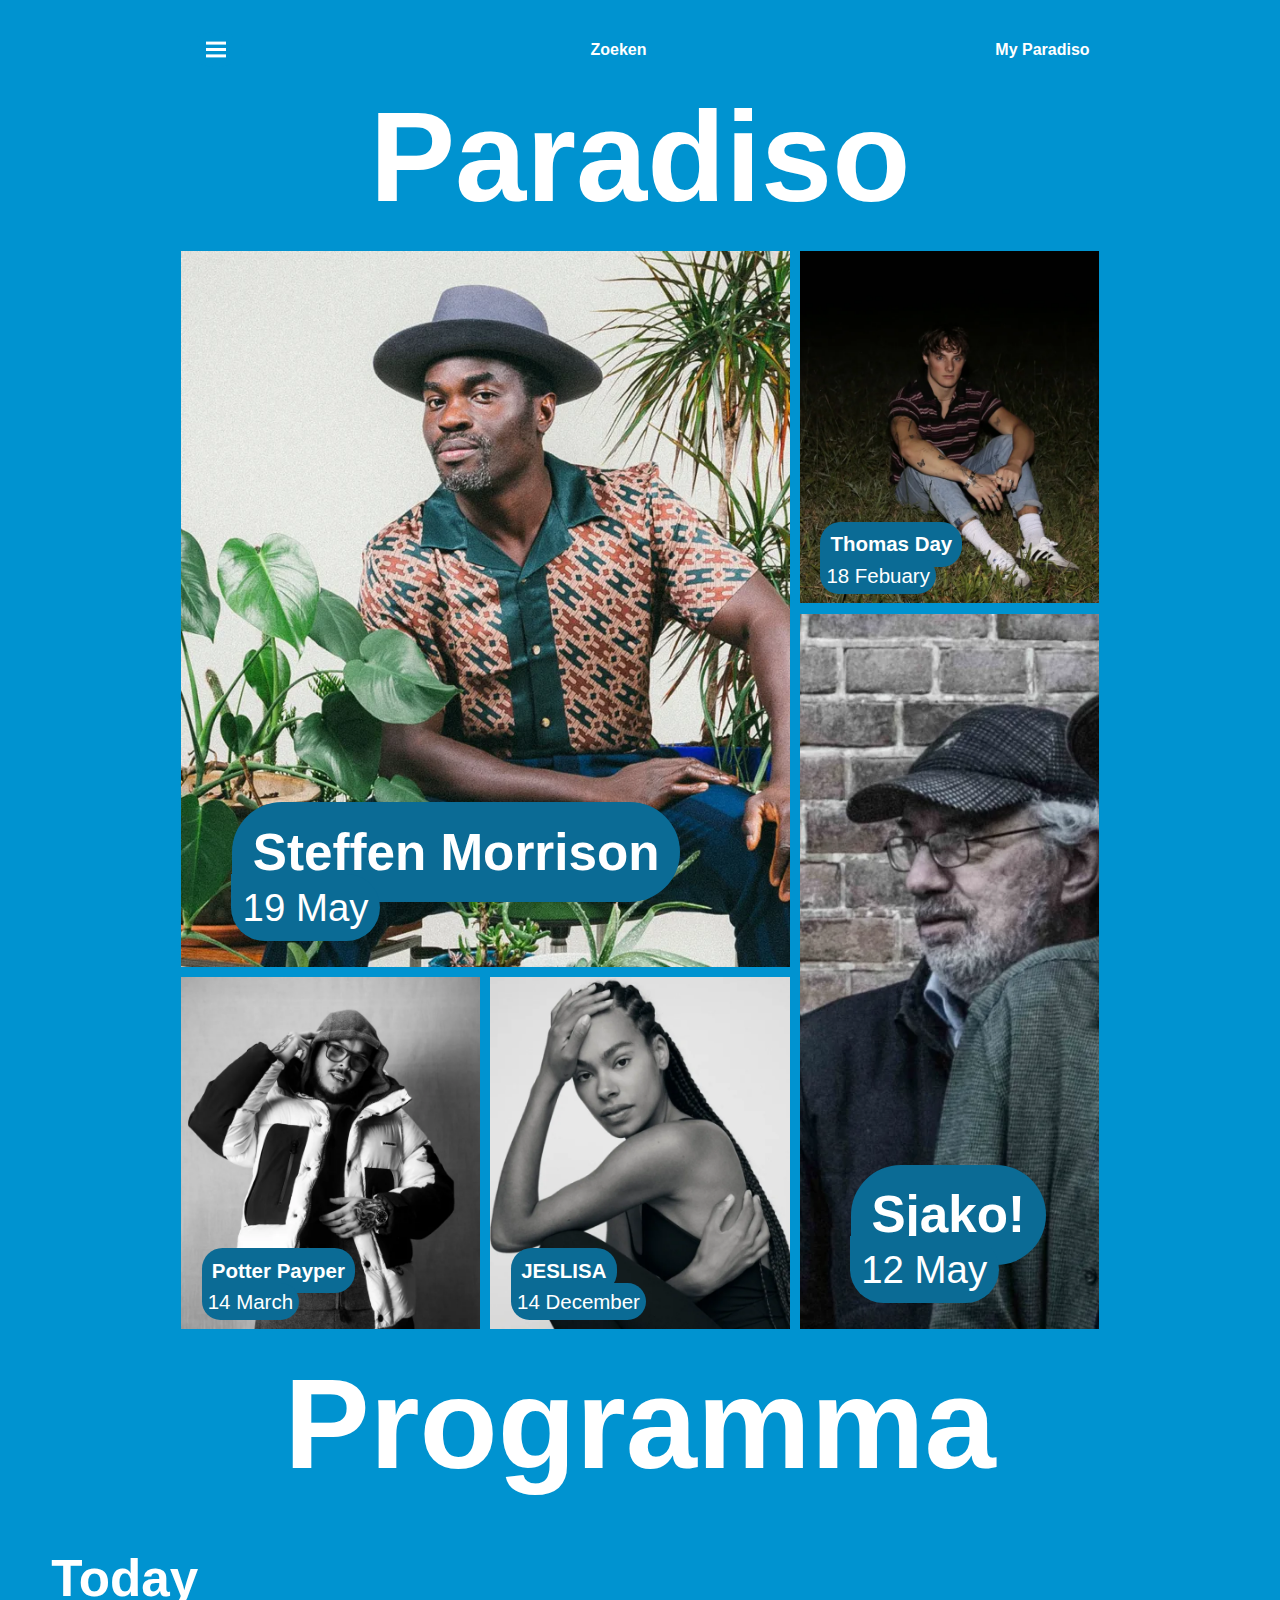
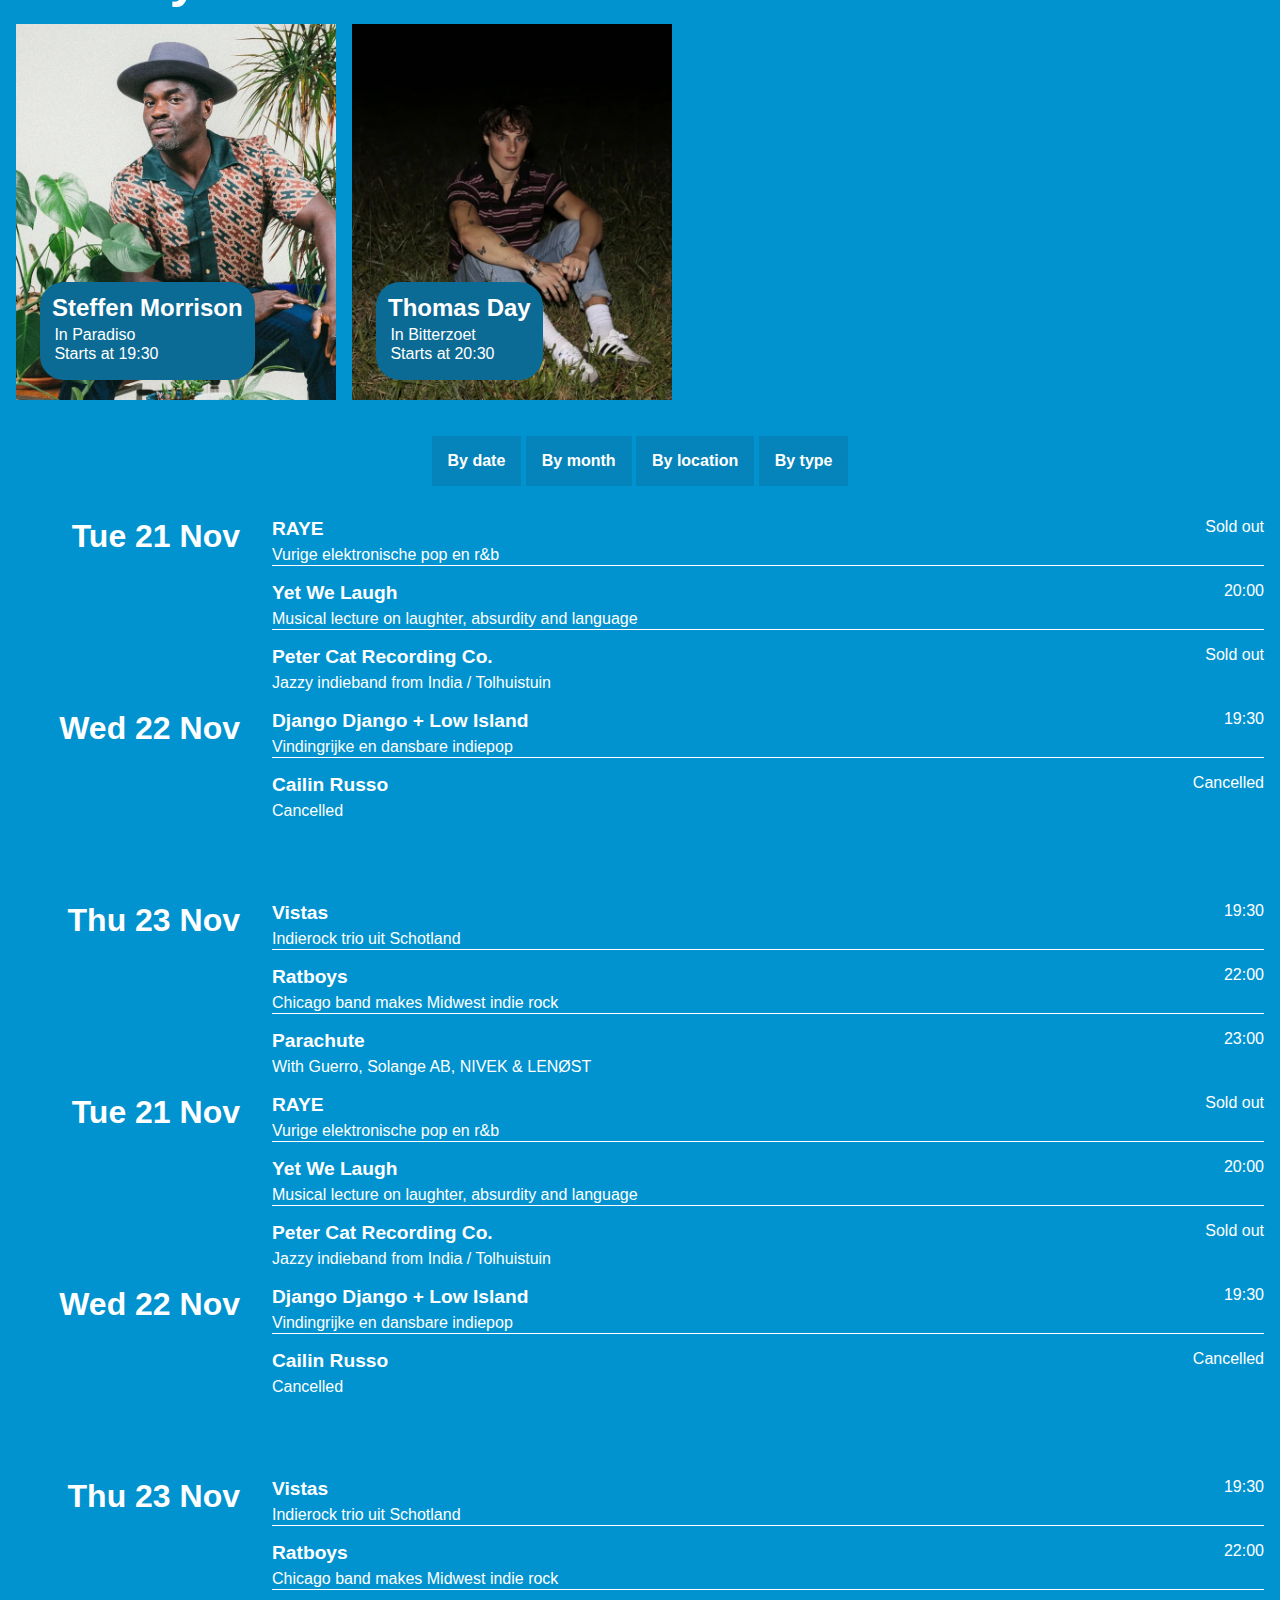
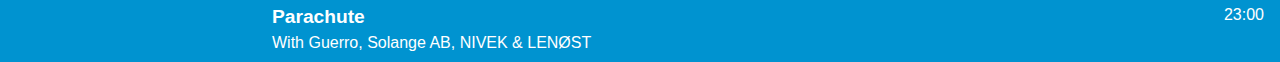
==== commit 6db5dcd6: "Add files via upload" ====
--- a/index.html
+++ b/index.html
@@ -22,8 +22,31 @@
 					<span></span>
 				  </button> 
 			</li>
-			<li>Zoeken</li>
-			<li>My Paradiso</li>
+			<li><a href="index.html">Zoeken</a> </li>
+			<li><a href="index.html">My Paradiso</a> </li>
+		</ul>
+	</nav>
+	<nav>
+		<ul>
+			<li> <a href="index.html">What's on</a></li>
+			<li><a href="news.html">News</a></li>
+			<li><a href="index.html">My Tickets</a></li>
+			<li><a href="index.html">Visit</a></li>
+		</ul>
+		<ul>
+			<li><a href="index.html">About us</a></li>
+			<li><a href="index.html">Membership</a></li>
+			<li><a href="index.html">Webshop</a></li>
+			<li><a href="index.html">Support us</a></li>
+			<li><a href="index.html">Working at Paradiso</a></li>
+		</ul>
+		<ul>
+			<li><a href="index.html"><img src="./images/artikel1.png" alt="foto van een kunstwerk"><p>Bassline</p></a></li>
+			<li><a href="index.html"><img src="./images/artikel1.png" alt="foto van een kunstwerk"><p>Club Paradiso</p></a></li>
+		</ul>
+		<ul>
+			<li><a href="index.html"> <img src="./images/artikel1.png" alt="foto van een kunstwerk"><p>Indiestad</p></a></li>
+			<li><a href="index.html"><img src="./images/artikel1.png" alt="foto van een kunstwerk"><p>Sugar Mountain</p></a></li>
 		</ul>
 	</nav>
 	<main>
@@ -42,16 +65,18 @@
 		<h3>Today</h3>
 		<ul>
 			<li>
+				<a href="index.html">
 				<img src="images/mainimages1.png" alt="Foto van Steffen Morrison">
 				<h3>Steffen Morrison</h3>
 				<p>In Paradiso</p>
-				<p>Starts at 19:30</p>
-			</li>
-			<li>
+				<p>Starts at 19:30</p></a>
+			</li>
+			<li>
+				<a href="index.html">
 				<img src="images/mainimages2.png" alt="Foto van Thomas Day">
 				<h3>Thomas Day</h3>
 				<p>In Bitterzoet</p>
-				<p>Starts at 20:30</p>
+				<p>Starts at 20:30</p></a>
 			</li>
 		</ul>
 	</section>
@@ -64,21 +89,22 @@
 			<button>By type</button>
 		</ul>
 	</section>
-	<section class="animation">
+	<section>
 		<ul>
 			<li><h3>Tue 21 Nov</h3></li>
 			<li>
-				<h5>RAYE</h5>
+				<a href="index.html">
+				<h5>RAYE</h5></a>
 				<p>Sold out</p>
 				<p>Vurige elektronische pop en r&b</p>
 			</li>
 			<li>
-				<h5>Yet We Laugh</h5>
+				<a href="index.html"><h5>Yet We Laugh</h5></a>
 				<p>20:00</p>
 				<p>Musical lecture on laughter, absurdity and language</p>
 			</li>
 			<li>
-				<h5>Peter Cat Recording Co.</h5>
+				<a href="index.html"><h5>Peter Cat Recording Co.</h5></a>
 				<p>Sold out</p>
 				<p>Jazzy indieband from India / Tolhuistuin</p>
 			</li>
@@ -87,12 +113,12 @@
 		<ul>
 			<li><h3>Wed 22 Nov</h3></li>
 			<li>
-				<h5>Django Django + Low Island</h5>
+				<a href="index.html"><h5>Django Django + Low Island</h5></a>
 				<p>19:30</p>
 				<p>Vindingrijke en dansbare indiepop</p>
 			</li>
 			<li>
-				<h5>Cailin Russo</h5>
+				<a href="index.html"><h5>Cailin Russo</h5></a>
 				<p>Cancelled</p>
 				<p>Cancelled</p>
 			</li>
@@ -101,17 +127,17 @@
 		<ul>
 			<li><h3>Thu 23 Nov</h3></li>
 			<li>
-				<h5>Vistas</h5>
+				<a href="index.html"><h5>Vistas</h5></a>
 				<p>19:30</p>
 				<p>Indierock trio uit Schotland</p>
 			</li>
 			<li>
-				<h5>Ratboys</h5>
+				<a href="index.html"><h5>Ratboys</h5></a>
 				<p>22:00</p>
 				<p>Chicago band makes Midwest indie rock</p>
 			</li>
 			<li>
-				<h5>Parachute</h5>
+				<a href="index.html"><h5>Parachute</h5></a>
 				<p>23:00</p>
 				<p>With Guerro, Solange AB, NIVEK & LENØST</p>
 			</li>
@@ -119,17 +145,18 @@
 		<ul>
 			<li><h3>Tue 21 Nov</h3></li>
 			<li>
-				<h5>RAYE</h5>
+				<a href="index.html">
+				<h5>RAYE</h5></a>
 				<p>Sold out</p>
 				<p>Vurige elektronische pop en r&b</p>
 			</li>
 			<li>
-				<h5>Yet We Laugh</h5>
+				<a href="index.html"><h5>Yet We Laugh</h5></a>
 				<p>20:00</p>
 				<p>Musical lecture on laughter, absurdity and language</p>
 			</li>
 			<li>
-				<h5>Peter Cat Recording Co.</h5>
+				<a href="index.html"><h5>Peter Cat Recording Co.</h5></a>
 				<p>Sold out</p>
 				<p>Jazzy indieband from India / Tolhuistuin</p>
 			</li>
@@ -138,12 +165,12 @@
 		<ul>
 			<li><h3>Wed 22 Nov</h3></li>
 			<li>
-				<h5>Django Django + Low Island</h5>
+				<a href="index.html"><h5>Django Django + Low Island</h5></a>
 				<p>19:30</p>
 				<p>Vindingrijke en dansbare indiepop</p>
 			</li>
 			<li>
-				<h5>Cailin Russo</h5>
+				<a href="index.html"><h5>Cailin Russo</h5></a>
 				<p>Cancelled</p>
 				<p>Cancelled</p>
 			</li>
@@ -152,17 +179,17 @@
 		<ul>
 			<li><h3>Thu 23 Nov</h3></li>
 			<li>
-				<h5>Vistas</h5>
+				<a href="index.html"><h5>Vistas</h5></a>
 				<p>19:30</p>
 				<p>Indierock trio uit Schotland</p>
 			</li>
 			<li>
-				<h5>Ratboys</h5>
+				<a href="index.html"><h5>Ratboys</h5></a>
 				<p>22:00</p>
 				<p>Chicago band makes Midwest indie rock</p>
 			</li>
 			<li>
-				<h5>Parachute</h5>
+				<a href="index.html"><h5>Parachute</h5></a>
 				<p>23:00</p>
 				<p>With Guerro, Solange AB, NIVEK & LENØST</p>
 			</li>
--- a/styles/style.css
+++ b/styles/style.css
@@ -35,6 +35,7 @@
 	--button-hover: #0b6b95;
 	--concert-info: white;
 	--text-outline: #0b6b95;
+	--nav-text: black;
 }
 
 
@@ -69,14 +70,25 @@
 	text-align: center;
 }
 
+a:focus {
+	outline: 0.2em var(--color-text) solid ;
+}
+
+
+
+
+/* stijling van de navigatie */
 
 nav li:nth-of-type(1) button {
 	display:grid;
 	place-items:center;
 	border-radius:50%;
-  }
+	z-index: 6;
+  }
+
+  /* dit is code van sanne, maar de animatie werkte niet echt meer na het toevoegen van het menu https://codepen.io/shooft/pen/LYMEWVm */
   
-  nav li:nth-of-type(1) button span {
+  nav:first-of-type li:nth-of-type(1) button span {
 	grid-row-start:1;
 	grid-column-start:1;
 	width:1.2em;
@@ -85,25 +97,25 @@
 	transition-duration:.5s;
   }
 
-  nav li:nth-of-type(1) button span:nth-of-type(1) {
+  nav:first-of-type li:nth-of-type(1) button span:nth-of-type(1) {
 	transform:translateY(-.4em);
   }
   
-  nav li:nth-of-type(1) button span:nth-of-type(3) {
+  nav:first-of-type li:nth-of-type(1) button span:nth-of-type(3) {
 	transform:translateY(.4em);
   }
   
 
-  nav li:nth-of-type(1) button[aria-expanded="true"] span:nth-of-type(1) {
+  nav:first-of-type li:nth-of-type(1) button[aria-expanded="true"] span:nth-of-type(1) {
 	transform:rotate(45deg) scalex(1.25);
   }
   
 
-  nav li:nth-of-type(1) button[aria-expanded="true"] span:nth-of-type(2) {
+  nav:first-of-type li:nth-of-type(1) button[aria-expanded="true"] span:nth-of-type(2) {
 	opacity:0;
   }
   
-  nav li:nth-of-type(1) button[aria-expanded="true"] span:nth-of-type(3) {
+  nav:first-of-type li:nth-of-type(1) button[aria-expanded="true"] span:nth-of-type(3) {
 	transform:rotate(-45deg) scalex(1.25);
   }
   
@@ -113,6 +125,21 @@
 	justify-content: space-around;
 	padding-top: 1em;
 }
+
+nav a {
+	text-decoration: none;
+	color: var(--color-text);
+}
+
+nav a:hover {
+	text-decoration: underline;
+	color: var(--color-text);
+	transition: 0.6s ease-in;
+}
+
+nav a:focus {
+	outline: 0.2em var(--nav-text) solid ;
+}	
 
 nav ul li {
 	font-weight: 600;
@@ -125,6 +152,167 @@
 	background-color: var(--color-background);
 }
 
+
+
+/* hier begint de stijling van het ontzichtbare hamburger menu */
+
+nav:nth-of-type(2){
+	visibility: hidden;
+	display: grid;
+	grid-template-columns: 1fr ;
+	height: 100vh;
+	width: 100%;
+	background-color: var(--color-text);
+	color: var(--nav-text);
+	position: absolute;
+	top: 0;
+	z-index: 5;
+	transform: translateY(-100%);
+	transition: transform 0.5s ease-in-out;    }
+
+nav:last-of-type a {
+	color: var(--nav-text);
+	text-decoration: none;
+}
+
+nav:last-of-type a img {
+	width: 2.5em;
+	padding: 0.3em;
+	border-radius: 2em;
+}
+
+/* class toegevoegd in javascript zodat het menu in beeld kan komen */
+
+nav:nth-of-type(2).toonMenu {
+	visibility: visible;
+	transform: translateY(0);
+	padding-top: 3em;
+}
+
+nav:nth-of-type(2).toonMenu ul {
+	display: grid;
+	font-size: 1.5em;
+	justify-content: space-between;
+	margin: 0;
+    padding-bottom: 0;
+    padding-top: 0;
+}
+
+nav:nth-of-type(2).toonMenu ul:nth-of-type(3) {
+	display: grid;
+	
+	
+}
+
+nav:nth-of-type(2).toonMenu ul:nth-of-type(2) {
+	padding-left: 1.4em;
+	padding-top: 1em;
+	
+}
+
+nav:nth-of-type(2).toonMenu ul:first-of-type {
+	font-size: 2em;
+	padding-top: 2em;
+	padding-bottom: 0;
+	margin-bottom: 0;
+}
+
+nav:nth-of-type(2).toonMenu ul:nth-of-type(3) li a{
+	display: grid;
+	grid-template-columns: 1fr 2fr;
+	align-items: center;
+	
+}
+
+nav:nth-of-type(2).toonMenu ul:nth-of-type(4) li a{
+	display: grid;
+	grid-template-columns: 1fr 2fr;
+	align-items: center;
+	
+}
+
+nav:nth-of-type(2).toonMenu ul li a:hover {
+	color: var(--color-background);
+	transform: scale(1.1);
+	transition: 0.4s ease;
+	text-decoration: underline;
+	
+	
+}
+
+/* als het scherm een bepaalde width heeft veranderd de layout van het menu */
+
+@media screen and (min-width: 44em) {
+
+	nav:nth-of-type(2){
+		display: grid;
+		grid-template-columns: 1fr 1fr;
+		grid-template-rows: 20em 10em    ;
+		height: 100vh;
+		width: 100%;
+		background-color: var(--color-text);
+		color: var(--nav-text);
+		position: absolute;
+		top: 0;
+		z-index: 5;
+		transform: translateY(-100%);
+		transition: transform 0.5s ease-in-out;    }
+	
+	nav:last-of-type a {
+		color: var(--nav-text);
+		text-decoration: none;
+	}
+	
+	nav:last-of-type a img {
+		width: 2.5em;
+		padding: 0.3em;
+		border-radius: 2em;
+	}
+	
+	nav:nth-of-type(2).toonMenu {
+		transform: translateY(0);
+	}
+	
+	nav:nth-of-type(2).toonMenu ul {
+		display: grid;
+		font-size: 1.5em;
+		justify-content: space-between;
+	}
+	
+	nav:nth-of-type(2).toonMenu ul:nth-of-type(3) {
+		display: grid;
+		padding-top: 2.5em;
+		
+	}
+	nav:nth-of-type(2).toonMenu ul:nth-of-type(4) {
+		display: grid;
+		padding-top: 2.5em;
+		
+	}
+	
+	nav:nth-of-type(2).toonMenu ul:first-of-type {
+		font-size: 3em;
+	}
+	
+	nav:nth-of-type(2).toonMenu ul:nth-of-type(3) li a{
+		display: grid;
+		grid-template-columns: 1fr 2fr;
+		align-items: center;
+		
+	}
+	
+	nav:nth-of-type(2).toonMenu ul:nth-of-type(4) li a{
+		display: grid;
+		grid-template-columns: 1fr 2fr;
+		align-items: center;
+	}	
+
+}
+
+
+
+/* Stijling van de eerste section, ik heb hier gebruik gemaakt van een media query zodat de grid veranderd naar een andere layout na 64 em */
+
 section:nth-of-type(1) {
 	margin-left: auto;
 	margin-right: auto;
@@ -198,9 +386,6 @@
 	}
 }
 
-/* section:nth-of-type(1)::-webkit-scrollbar {
-	
-  } */
 
 section:nth-of-type(1) ul {
 	display: grid;
@@ -226,9 +411,11 @@
 section:nth-of-type(1) li a img {
 	width: 100%;
 	height: 100%;
-
-
-}
+	object-fit: cover;
+
+}
+
+/* ik heb hulp gekregen van Donna met de layout van mijn grid https://codepen.io/d0nnaz/pen/PoVyNQp?editors=1100 */
 
 section:nth-of-type(1) li:first-of-type {
 	grid-column: 1 / 5;
@@ -254,8 +441,6 @@
 
 }
 
-
-
 section:nth-of-type(1) ul li:first-of-type h4 {
 	font-size: 2em;
 	padding: 0.4em;
@@ -289,7 +474,7 @@
 
 }
 
-
+/* Section 2 is ongeveer dezelfde layout for mobile, maar na het groter maken hebben ze allebei hele verschillende stijlingen */
 
 section:nth-of-type(2) h3:first-child {
 	grid-column-start:1;
@@ -321,6 +506,8 @@
 
 }
 
+/* Ik heb van google hoe ik mijn scrollbar een custom styling kan geven https://css-tricks.com/almanac/properties/s/scrollbar/ */
+
 section:nth-of-type(2) ul::-webkit-scrollbar {
 	 width: 1em;
   }
@@ -347,6 +534,11 @@
 
 section:nth-of-type(2) ul li:nth-of-type(2) {
 	grid-column: 2;
+}
+
+section:nth-of-type(2) a {
+	text-decoration: none;
+	color: var(--color-text);
 }
 
 section:nth-of-type(2) ul li p {
@@ -417,6 +609,8 @@
 	}
 
 }
+
+/* Dit is de section voor de buttons */
 
 section:nth-of-type(3) {
 	display: flex;
@@ -446,6 +640,15 @@
 	background-color: var(--button-hover);
 }
 
+button:focus {
+	outline: var(--color-text) 0.3em solid;
+}
+
+
+
+/* 
+Hier begint het de laatste section, waar de agenda met alle optredens op staan.  */
+
 section:nth-of-type(4) h3 {
 	font-size: 2em;
 	font-weight: 700;
@@ -476,6 +679,11 @@
 	margin: 0;
 	color: var(--concert-info);
 	position: relative;
+}
+
+section:nth-of-type(4) a {
+	text-decoration: none;
+	color: var(--color-text);
 }
 
 section:nth-of-type(4) p:first-of-type {
@@ -510,78 +718,89 @@
 }
 
 
-.news article ul {
-	display: grid;
-	grid-template-columns: 1fr 1fr;
+/* stijling van de tweede pagina, een responsive grid */
+
+[class="news"] article ul {
+	display: grid;
+	grid-template-columns: 1fr;
 	grid-template-rows: 1fr;
-	justify-items: center;
+	justify-items: start;
 	gap: 1em;
 
 }
 
-.news main {
-	display: grid;
-}
-
-.news section {
+[class="news"] main {
+	display: grid;
+	grid-template-columns: repeat(auto-fit, minmax(24em, 1fr));
+	position: relative;
+    grid-auto-flow: dense;
+	gap: 1em;
+
+}
+
+[class="news"] section {
 	display: block;
 	overflow: auto;
-}
-
-.news section h1 {
+	grid-column: 1 / -1;
+}
+
+[class="news"] section h1 {
 	font-size: 14vw;
 }
 
-.news article img {
-	max-width: 24vw;
-}
-
-.news article h3 {
-	font-size: 4vw;
+[class="news"] article img {
+	max-width: 24em;
+}
+
+[class="news"] article h3 {
+	font-size: 2em;
 	margin: 0;
 	color: var(--color-text);
 }
 
-.news article p {
+[class="news"] article p {
 	text-align: left;
 	color: var(--color-text);
 }
 
-.news article a {
+[class="news"] article a {
 	text-decoration: none;
 	
-}
-
-
-
-@media screen and (min-width: 32em) { 
-
-	.news main {
+	
+}
+
+[class="news"] a:hover p {
+	transform: scale(1.1) ;
+	transition: 0.6s ease;
+}
+
+
+@media screen and (max-width: 50em) {
+
+	[class="news"] article ul {
 		display: grid;
-		grid-template-columns: 1fr 1fr ;
-		
-	}
-
-	.news main section {
-		grid-column: 1 / -1;
-	}
-
-}
-
-
-@media screen and (min-width: 64em) { 
-
-	.news main {
-		display: grid;
-		grid-template-columns: minmax(1fr 1fr) ;
-
-	}
-
-	.news main section {
-		grid-column: 1 / -1;
-	}
-
-	.news article:first-of-type {
-		margin: 0;
-	}
-}+		grid-template-columns: 1fr 1fr;
+		grid-template-rows: 1fr;
+		justify-items: start;
+		gap: 1em;
+	
+	}
+
+	[class="news"] article img {
+		max-width: 18em;
+	}
+
+}
+
+
+/* nog wat bronnen dat mij heeft geholpen deze site te maken
+https://codepen.io/shooft/pen/mdayVeo
+https://codepen.io/d0nnaz/pen/PoVyNQp?editors=1100
+https://www.w3schools.com/css/css_overflow.asp
+https://developer.mozilla.org/en-US/docs/Web/CSS/Attribute_selectors
+https://www.w3schools.com/css/css3_mediaqueries.asp
+https://www.w3schools.com/css/css3_mediaqueries.asp
+https://w3schools.com/howto/howto_css_image_responsive.asp
+chrome-extension://efaidnbmnnnibpcajpcglclefindmkaj/https://dlo.mijnhva.nl/content/enforced/536499-FDMCI-2000FED121-DMCI-CMD-2324-2/FED%2023-24%20-%20Blok%202%20-%20Oefening%20grid.pdf
+https://codepen.io/shooft/pen/LYMEWVm
+https://css-tricks.com/almanac/properties/s/scrollbar/ */